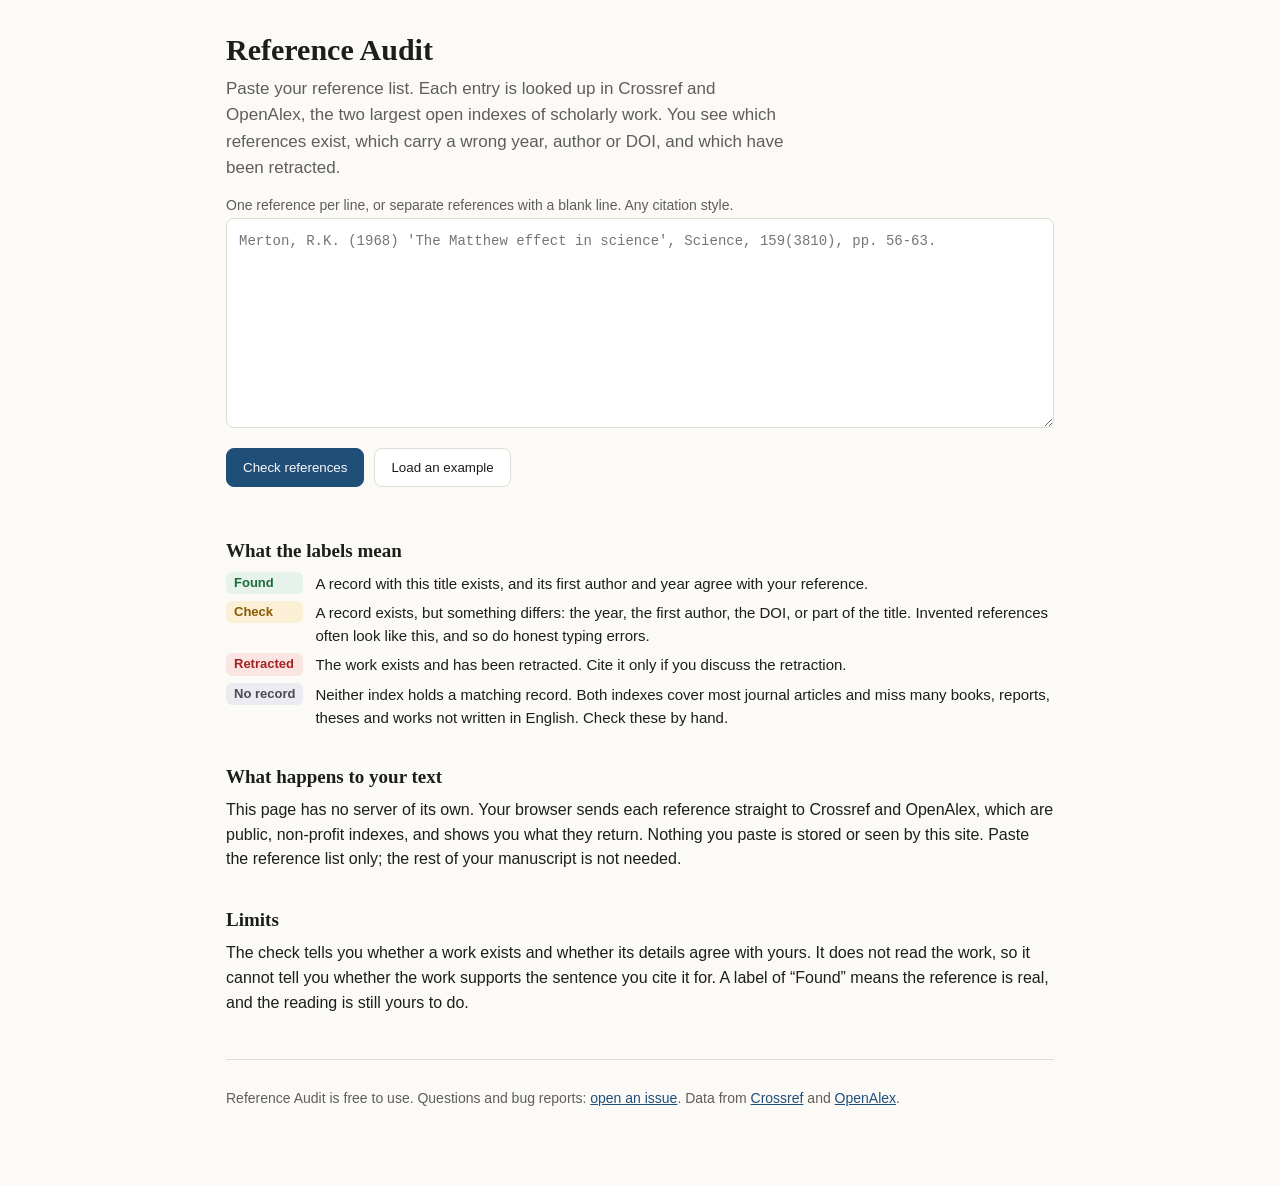
==== index.html @ a26f4333 "Reference Audit: browser-only checker for reference lists Looks up each reference in Crossref and Op" ====
<!doctype html>
<html lang="en">
<head>
<meta charset="utf-8">
<meta name="viewport" content="width=device-width,initial-scale=1">
<title>Reference Audit: check that every reference in your list exists</title>
<meta name="description" content="Paste a reference list. Reference Audit looks up each entry in Crossref and OpenAlex and tells you which ones exist, which carry a wrong year, author or DOI, and which have been retracted.">
<style>
:root{--bg:#fbfaf7;--card:#fff;--ink:#1d1d1b;--soft:#5f5e58;--line:#dedcd3;--accent:#1f4e79;--ok:#1d6b3a;--okbg:#e6f3ea;--warn:#8a5a00;--warnbg:#fbf0d5;--bad:#a12424;--badbg:#fbe5e3;--miss:#4a4a55;--missbg:#ecebf1}
@media (prefers-color-scheme:dark){:root{--bg:#16171a;--card:#1f2125;--ink:#ecebe6;--soft:#a9a79f;--line:#34363c;--accent:#8fbcea;--ok:#7fd39b;--okbg:#17301f;--warn:#f0c36a;--warnbg:#3a2e12;--bad:#ff9a92;--badbg:#3d1a18;--miss:#c3c2d0;--missbg:#2a2a33}}
*{box-sizing:border-box}[hidden]{display:none!important}
body{margin:0;background:var(--bg);color:var(--ink);font:16px/1.55 -apple-system,BlinkMacSystemFont,"Segoe UI",Roboto,Helvetica,Arial,sans-serif}
main{max-width:860px;margin:0 auto;padding:32px 16px 64px}
h1{font:600 30px/1.2 Georgia,"Times New Roman",serif;margin:0 0 8px}
h2{font:600 19px/1.3 Georgia,serif;margin:36px 0 8px}
p{margin:0 0 12px}.lede{color:var(--soft);font-size:17px;max-width:60ch}
textarea{width:100%;min-height:210px;padding:12px;border:1px solid var(--line);border-radius:8px;background:var(--card);color:var(--ink);font:14px/1.5 ui-monospace,Menlo,Consolas,monospace;resize:vertical}
.row{display:flex;gap:10px;flex-wrap:wrap;align-items:center;margin:12px 0}
button,.btn{font:600 15px/1 inherit;padding:11px 16px;border-radius:8px;border:1px solid var(--line);background:var(--card);color:var(--ink);cursor:pointer;text-decoration:none;display:inline-block}
button.primary,.btn.primary{background:var(--accent);border-color:var(--accent);color:var(--bg)}
button:disabled{opacity:.5;cursor:default}
button:focus-visible,.btn:focus-visible,textarea:focus-visible{outline:3px solid var(--accent);outline-offset:2px}
.small{font-size:14px;color:var(--soft)}
progress{width:100%;height:8px;margin-top:6px}
.summary{display:flex;gap:8px;flex-wrap:wrap;margin:16px 0}
.chip{border-radius:999px;padding:6px 12px;font-size:14px;font-weight:600;border:1px solid transparent;cursor:pointer}
.chip[aria-pressed=true]{border-color:currentColor}
.ok{color:var(--ok);background:var(--okbg)}.warn{color:var(--warn);background:var(--warnbg)}.retracted{color:var(--bad);background:var(--badbg)}.miss{color:var(--miss);background:var(--missbg)}.error{color:var(--soft);background:var(--missbg)}
.card{background:var(--card);border:1px solid var(--line);border-radius:10px;padding:14px 16px;margin:10px 0}
.card .badge{display:inline-block;border-radius:6px;padding:2px 8px;font-size:13px;font-weight:700;margin-bottom:6px}
.card .ref{margin:0 0 6px;overflow-wrap:anywhere}
.card ul{margin:6px 0 6px 18px;padding:0}.card li{margin:2px 0}
.card .rec{font-size:14px;color:var(--soft);overflow-wrap:anywhere;margin:6px 0 0}
a{color:var(--accent)}
.banner{border:1px solid var(--line);border-left:4px solid var(--accent);background:var(--card);border-radius:8px;padding:12px 14px;margin:14px 0}
.legend{display:grid;grid-template-columns:auto 1fr;gap:6px 12px;font-size:15px;align-items:start}
.legend span{border-radius:6px;padding:1px 8px;font-size:13px;font-weight:700;white-space:nowrap}
footer{margin-top:44px;padding-top:16px;border-top:1px solid var(--line)}
@media print{.noprint{display:none!important}body{background:#fff}.card{break-inside:avoid}}
</style>
</head>
<body>
<main>
<h1>Reference Audit</h1>
<p class="lede">Paste your reference list. Each entry is looked up in Crossref and OpenAlex, the two largest open indexes of scholarly work. You see which references exist, which carry a wrong year, author or DOI, and which have been retracted.</p>

<div class="noprint">
<label for="refs" class="small">One reference per line, or separate references with a blank line. Any citation style.</label>
<textarea id="refs" spellcheck="false" placeholder="Merton, R.K. (1968) 'The Matthew effect in science', Science, 159(3810), pp. 56-63."></textarea>
<div class="row">
  <button class="primary" id="run">Check references</button>
  <button id="sample">Load an example</button>
  <button id="csv" hidden>Download CSV</button>
  <button id="print" hidden>Print or save as PDF</button>
  <span class="small" id="count"></span>
</div>
<div id="progwrap" hidden><progress id="prog" value="0" max="1"></progress><div class="small" id="progtext" aria-live="polite"></div></div>
</div>

<div id="banner"></div>
<div class="summary" id="summary"></div>
<div id="results"></div>

<h2>What the labels mean</h2>
<div class="legend">
<span class="ok">Found</span><div>A record with this title exists, and its first author and year agree with your reference.</div>
<span class="warn">Check</span><div>A record exists, but something differs: the year, the first author, the DOI, or part of the title. Invented references often look like this, and so do honest typing errors.</div>
<span class="retracted">Retracted</span><div>The work exists and has been retracted. Cite it only if you discuss the retraction.</div>
<span class="miss">No record</span><div>Neither index holds a matching record. Both indexes cover most journal articles and miss many books, reports, theses and works not written in English. Check these by hand.</div>
</div>

<h2>What happens to your text</h2>
<p>This page has no server of its own. Your browser sends each reference straight to Crossref and OpenAlex, which are public, non-profit indexes, and shows you what they return. Nothing you paste is stored or seen by this site. Paste the reference list only; the rest of your manuscript is not needed.</p>

<h2>Limits</h2>
<p>The check tells you whether a work exists and whether its details agree with yours. It does not read the work, so it cannot tell you whether the work supports the sentence you cite it for. A label of “Found” means the reference is real, and the reading is still yours to do.</p>

<footer class="small">
<p id="passline"></p>
<p>Reference Audit is free to use. Questions and bug reports: <a href="https://github.com/fanzemeng31-arch/reference-audit/issues">open an issue</a>. Data from <a href="https://www.crossref.org/">Crossref</a> and <a href="https://openalex.org/">OpenAlex</a>.</p>
</footer>
</main>

<script>
const CONFIG = Object.assign({ paymentLink: '', price: '£5', freeLimit: 15, passDays: 30, hardCap: 400 }, window.RA_CONFIG || {});
const $ = id => document.getElementById(id);
const sleep = ms => new Promise(r => setTimeout(r, ms));
const esc = s => String(s == null ? '' : s).replace(/[&<>"']/g, c => ({ '&': '&amp;', '<': '&lt;', '>': '&gt;', '"': '&quot;', "'": '&#39;' }[c]));
const PASS_KEY = 'ra_pass_until';
function passActive() { try { return +localStorage.getItem(PASS_KEY) > Date.now(); } catch (e) { return false; } }
(function unlock() {
  const q = new URLSearchParams(location.search);
  if ((q.get('session') || '').startsWith('cs_')) {
    try { localStorage.setItem(PASS_KEY, String(Date.now() + CONFIG.passDays * 864e5)); } catch (e) {}
    history.replaceState(null, '', location.pathname);
  }
})();

const SAMPLE = [
"Merton, R.K. (1968) 'The Matthew effect in science', Science, 159(3810), pp. 56-63.",
"Granovetter, M. (1979) 'The strength of weak ties', American Journal of Sociology, 78(6), pp. 1360-1380.",
"Wakefield, A.J. et al. (1998) 'Ileal-lymphoid-nodular hyperplasia, non-specific colitis, and pervasive developmental disorder in children', The Lancet, 351(9103), pp. 637-641. doi:10.1016/S0140-6736(97)11096-0",
"Hartwell, J. and Osei, K. (2021) 'Algorithmic deference and the erosion of ministerial discretion in trade policy', Journal of Comparative Governance Studies, 14(2), pp. 211-238."
].join('\n');

/* ---------- text handling ---------- */
const norm = s => String(s || '').toLowerCase().normalize('NFKD').replace(/[̀-ͯ]/g, '').replace(/<[^>]+>/g, ' ').replace(/[^a-z0-9\s]/g, ' ').replace(/\s+/g, ' ').trim();
const STOP = new Set('a an the of in on and for to with by from at as is are'.split(' '));
function splitRefs(text) {
  text = text.replace(/\r/g, '');
  const parts = /\n\s*\n/.test(text.trim()) ? text.split(/\n\s*\n/).map(p => p.replace(/\s*\n\s*/g, ' ')) : text.split('\n');
  return parts.map(s => s.replace(/^\s*(\[\d+\]|\(\d+\)|\d+[.)])\s*/, '').trim()).filter(s => s.length >= 15);
}
function findDoi(s) {
  const m = s.match(/\b10\.\d{4,9}\/[^\s"<>]+/i);
  if (!m) return null;
  let d = m[0].replace(/[.,;]+$/, '');
  while (d.endsWith(')') && d.split('(').length < d.split(')').length) d = d.slice(0, -1);
  return d.replace(/[.,;]+$/, '');
}
function refYears(ref) {
  return [...ref.replace(/10\.\d{4,9}\/\S+/g, ' ').matchAll(/(?<!\d)(1[5-9]\d\d|20\d\d)(?!\d)/g)].map(m => +m[1]);
}
function guessTitle(ref) {
  const segs = ref.replace(/https?:\/\/\S+|10\.\d{4,9}\/\S+/g, ' ').split(/(?<=[.?!])\s+|['"‘’“”]/).map(s => s.trim()).filter(s => s.split(/\s+/).length >= 3);
  return segs.sort((a, b) => b.length - a.length)[0] || ref.slice(0, 200);
}
function titleScore(ref, title) {
  const r = norm(ref), t = norm(title);
  if (!t) return 0;
  const tt = t.split(' ');
  if ((' ' + r + ' ').includes(' ' + t + ' ')) return tt.length >= 3 ? 1 : 0.8;
  const rs = new Set(r.split(' '));
  const content = tt.filter(w => !STOP.has(w));
  if (!content.length) return 0;
  const cov = content.filter(w => rs.has(w)).length / content.length;
  let hit = 0;
  for (let i = 0; i < tt.length - 1; i++) if (r.includes(tt[i] + ' ' + tt[i + 1])) hit++;
  const big = tt.length > 1 ? hit / (tt.length - 1) : cov;
  return 0.5 * cov + 0.5 * big;
}

/* ---------- lookups ---------- */
async function getJson(url, tries = 3) {
  for (let i = 0; i < tries; i++) {
    let r;
    try { r = await fetch(url); } catch (e) { await sleep(800 * (i + 1)); continue; }
    if (r.status === 404) return null;
    if (r.status === 429 || r.status >= 500) { await sleep(1500 * (i + 1)); continue; }
    if (!r.ok) return undefined;
    try { return await r.json(); } catch (e) { return undefined; }
  }
  return undefined;
}
const CR = 'https://api.crossref.org/works';
const SEL = 'DOI,title,subtitle,author,issued,published-print,published-online,container-title,type';
const yr = d => d && d['date-parts'] && d['date-parts'][0] && d['date-parts'][0][0];
function crRec(it) {
  const title = (it.title || [])[0] || '', sub = (it.subtitle || [])[0] || '';
  return { src: 'Crossref', doi: it.DOI || null, title, full: sub ? title + ' ' + sub : title,
    years: [...new Set([yr(it.issued), yr(it['published-print']), yr(it['published-online'])].filter(Boolean))],
    authors: (it.author || []).map(a => a.family || a.name).filter(Boolean),
    journal: (it['container-title'] || [])[0] || '', retracted: false };
}
function oaRec(w) {
  return { src: 'OpenAlex', doi: w.doi ? w.doi.replace(/^https?:\/\/doi\.org\//i, '') : null, title: w.title || '', full: w.title || '',
    years: w.publication_year ? [w.publication_year] : [],
    authors: (w.authorships || []).map(a => ((a.author && a.author.display_name) || '').trim().split(/\s+/).pop()).filter(Boolean),
    journal: (w.primary_location && w.primary_location.source && w.primary_location.source.display_name) || '', retracted: !!w.is_retracted };
}
async function crByDoi(doi) { const j = await getJson(CR + '/' + encodeURIComponent(doi)); return j === null ? null : (j && j.message ? crRec(j.message) : undefined); }
async function crSearch(ref) {
  const q = ref.replace(/https?:\/\/\S+/g, ' ').slice(0, 400);
  const j = await getJson(CR + '?query.bibliographic=' + encodeURIComponent(q) + '&rows=5&select=' + SEL);
  return j && j.message ? j.message.items.map(crRec) : undefined;
}
async function oaSearch(ref) {
  const j = await getJson('https://api.openalex.org/works?search=' + encodeURIComponent(guessTitle(ref).slice(0, 200)) + '&per-page=5&select=id,doi,title,publication_year,authorships,primary_location,is_retracted', 1);
  return j && j.results ? j.results.map(oaRec) : undefined;
}
async function oaRetracted(doi) {
  const j = await getJson('https://api.openalex.org/works/https://doi.org/' + encodeURI(doi) + '?select=is_retracted', 1);
  return !!(j && j.is_retracted);
}

/* ---------- judging one reference ---------- */
function weigh(ref, rec) {
  const r = ' ' + norm(ref) + ' ';
  const has = a => r.includes(' ' + norm(a) + ' ');
  const ys = refYears(ref);
  let year = 'none';
  if (ys.length && rec.years.length) year = rec.years.some(y => ys.includes(y)) ? 'match' : rec.years.some(y => ys.some(x => Math.abs(x - y) === 1)) ? 'near' : 'mismatch';
  const first = rec.authors.length ? has(rec.authors[0]) : null;
  const score = Math.max(titleScore(ref, rec.title), titleScore(ref, rec.full));
  return { rec, score, year, first, rank: score + (first ? 0.05 : 0) + (year === 'match' ? 0.05 : 0) };
}
const pick = (ref, recs) => recs.map(x => weigh(ref, x)).sort((a, b) => b.rank - a.rank)[0] || null;

async function audit(ref) {
  const out = { ref, verdict: 'miss', rec: null, issues: [], notes: [] };
  const doi = findDoi(ref);
  let best = null, failed = false, doiWrong = false;
  if (doi) {
    const d = await crByDoi(doi);
    if (d === null) out.notes.push('The DOI in this reference is not registered with Crossref.');
    else if (d === undefined) failed = true;
    else {
      const w = weigh(ref, d);
      if (w.score >= 0.6) best = w; else { doiWrong = true; out.issues.push('The DOI in this reference belongs to a different work: “' + d.title + '”.'); }
    }
  }
  if (!best) { const c = await crSearch(ref); if (c === undefined) failed = true; else best = pick(ref, c); }
  if (!best || best.score < 0.85 || best.first === false || best.year === 'mismatch') {
    const o = await oaSearch(ref);
    if (o && o.length) { const b2 = pick(ref, o); if (b2 && (!best || b2.rank > best.rank)) best = b2; }
  }
  if (best && best.score >= 0.85 && best.first === false && best.rec.journal && /\b(press|publishers?|publishing|books|routledge|palgrave|springer|wiley|sage|verlag)\b/i.test(ref)) {
    out.notes.push('The closest record is an item in ' + best.rec.journal + ' that carries the same title. It may be a review of this book.');
    return out;
  }
  if (!best || best.score < 0.6) {
    out.verdict = failed ? 'error' : (out.issues.length ? 'warn' : 'miss');
    if (failed) out.notes.push('The lookup did not complete. Run the check again in a minute.');
    return out;
  }
  const rec = out.rec = best.rec;
  if (best.score < 0.85) out.issues.push('The closest record has a different title: “' + rec.title + '”.');
  else {
    if (best.first === false) out.issues.push('The record gives ' + rec.authors[0] + ' as first author, a name that does not appear in your reference.');
    if (best.year === 'mismatch') out.issues.push('The record gives the year ' + rec.years.join(' or ') + '; your reference gives ' + [...new Set(refYears(ref))].join(', ') + '.');
    if (best.year === 'near') out.notes.push('The record gives the year ' + rec.years.join(' or ') + ', one year away from yours. Online and print years often differ by one.');
    if (doi && !doiWrong && rec.doi && doi.toLowerCase() !== rec.doi.toLowerCase()) out.issues.push('The DOI in your reference differs from the DOI of the record.');
    if (rec.journal && !norm(ref).includes(norm(rec.journal))) out.notes.push('The record names the journal or publisher series as ' + rec.journal + '.');
    if (rec.retracted || (rec.doi && await oaRetracted(rec.doi))) { out.verdict = 'retracted'; out.issues.unshift('This work has been retracted.'); return out; }
  }
  out.verdict = out.issues.length ? 'warn' : 'ok';
  return out;
}

/* ---------- page ---------- */
const LABEL = { ok: 'Found', warn: 'Check', retracted: 'Retracted', miss: 'No record', error: 'Lookup failed' };
let RESULTS = [], FILTER = null;
function missText(ref) {
  if (/[Ѐ-ӿ֐-ۿ฀-๿぀-ヿ一-鿿가-힯]/.test(ref)) return 'No matching record in Crossref or OpenAlex. This reference is not written in Latin script, and the two indexes hold few such works, so the missing record tells you little. Check it in the index for its own language, such as CNKI for Chinese journals.';
  if (/\b(press|publishers?|publishing|books|routledge|palgrave|springer|wiley|sage|verlag|elsevier|working paper|report|thesis|dissertation)\b/i.test(ref)) return 'No matching record in Crossref or OpenAlex. This looks like a book, report or thesis, which the two indexes often miss. Check it in a library catalogue.';
  return 'No matching record in Crossref or OpenAlex. If this is a journal article, treat it as doubtful until you have found it yourself.';
}
function card(o, i) {
  const r = o.rec;
  const recLine = r ? '<p class="rec">Record in ' + esc(r.src) + ': ' + esc(r.authors.slice(0, 3).join(', ') + (r.authors.length > 3 ? ' et al.' : '')) + ' (' + esc(r.years.length ? Math.min(...r.years) : 'no year') + ') ' + esc(r.title) + (r.journal ? '. ' + esc(r.journal) : '') + (r.doi ? '. <a href="https://doi.org/' + esc(encodeURI(r.doi)) + '" rel="noopener" target="_blank">' + esc(r.doi) + '</a>' : '') + '</p>' : '';
  const miss = o.verdict === 'miss' ? '<ul><li>' + esc(missText(o.ref)) + '</li></ul>' : '';
  const list = a => a.length ? '<ul>' + a.map(x => '<li>' + esc(x) + '</li>').join('') + '</ul>' : '';
  return '<div class="card" data-v="' + o.verdict + '"><span class="badge ' + o.verdict + '">' + (i + 1) + '. ' + LABEL[o.verdict] + '</span><p class="ref">' + esc(o.ref) + '</p>' + list(o.issues) + miss + (o.notes.length ? '<div class="small">' + list(o.notes) + '</div>' : '') + recLine + '</div>';
}
function render() {
  const n = v => RESULTS.filter(o => o.verdict === v).length;
  $('summary').innerHTML = RESULTS.length ? ['ok', 'warn', 'retracted', 'miss', 'error'].filter(v => n(v)).map(v => '<button class="chip ' + v + '" data-f="' + v + '" aria-pressed="' + (FILTER === v) + '">' + n(v) + ' ' + LABEL[v] + '</button>').join('') : '';
  $('results').innerHTML = RESULTS.map((o, i) => (!FILTER || o.verdict === FILTER) ? card(o, i) : '').join('');
}
function banner(total, done) {
  const b = $('banner');
  if (total <= done) { b.innerHTML = ''; return; }
  b.innerHTML = '<div class="banner noprint"><strong>Checked the first ' + done + ' of ' + total + ' references.</strong> A ' + CONFIG.passDays + '-day pass (' + esc(CONFIG.price) + ', one payment, no subscription) checks lists of any length and adds the CSV download. <a class="btn primary" style="margin-left:6px" href="' + esc(CONFIG.paymentLink) + '">Buy the pass</a></div>';
}
async function run() {
  const all = splitRefs($('refs').value);
  if (!all.length) { $('count').textContent = 'Paste at least one reference first.'; return; }
  const selling = !!CONFIG.paymentLink, pass = passActive();
  const refs = all.slice(0, selling && !pass ? CONFIG.freeLimit : CONFIG.hardCap);
  RESULTS = new Array(refs.length); FILTER = null;
  $('run').disabled = true; $('progwrap').hidden = false; $('prog').max = refs.length; $('prog').value = 0;
  $('results').innerHTML = ''; $('summary').innerHTML = ''; $('banner').innerHTML = '';
  let next = 0, done = 0;
  const worker = async () => {
    while (next < refs.length) {
      const i = next++;
      try { RESULTS[i] = await audit(refs[i]); } catch (e) { RESULTS[i] = { ref: refs[i], verdict: 'error', rec: null, issues: [], notes: ['The lookup did not complete. Run the check again in a minute.'] }; }
      done++; $('prog').value = done; $('progtext').textContent = 'Checked ' + done + ' of ' + refs.length;
      await sleep(250);
    }
  };
  await Promise.all([worker(), worker(), worker()]);
  render(); banner(all.length, refs.length);
  $('run').disabled = false; $('progtext').textContent = 'Done. ' + refs.length + ' references checked.';
  $('print').hidden = false; $('csv').hidden = selling && !pass;
  document.body.dataset.done = '1';
}
function csv() {
  const q = s => '"' + String(s == null ? '' : s).replace(/"/g, '""') + '"';
  const rows = [['no', 'label', 'reference', 'problems', 'notes', 'record_title', 'record_authors', 'record_year', 'record_doi', 'source']].concat(RESULTS.map((o, i) => [i + 1, LABEL[o.verdict], o.ref, o.issues.join(' | '), o.notes.join(' | '), o.rec ? o.rec.title : '', o.rec ? o.rec.authors.join('; ') : '', o.rec ? o.rec.years.join('/') : '', o.rec ? o.rec.doi : '', o.rec ? o.rec.src : '']));
  const a = document.createElement('a');
  a.href = URL.createObjectURL(new Blob(['﻿' + rows.map(r => r.map(q).join(',')).join('\r\n')], { type: 'text/csv' }));
  a.download = 'reference-audit.csv'; a.click();
}
$('run').onclick = run;
$('sample').onclick = () => { $('refs').value = SAMPLE; $('count').textContent = ''; };
$('csv').onclick = csv;
$('print').onclick = () => window.print();
$('summary').onclick = e => { const f = e.target.dataset && e.target.dataset.f; if (f) { FILTER = FILTER === f ? null : f; render(); } };
$('refs').oninput = () => { const n = splitRefs($('refs').value).length; $('count').textContent = n ? n + ' reference' + (n > 1 ? 's' : '') : ''; };
if (passActive()) $('passline').textContent = 'Your pass is active on this browser until ' + new Date(+localStorage.getItem(PASS_KEY)).toLocaleDateString() + '.';
</script>
</body>
</html>
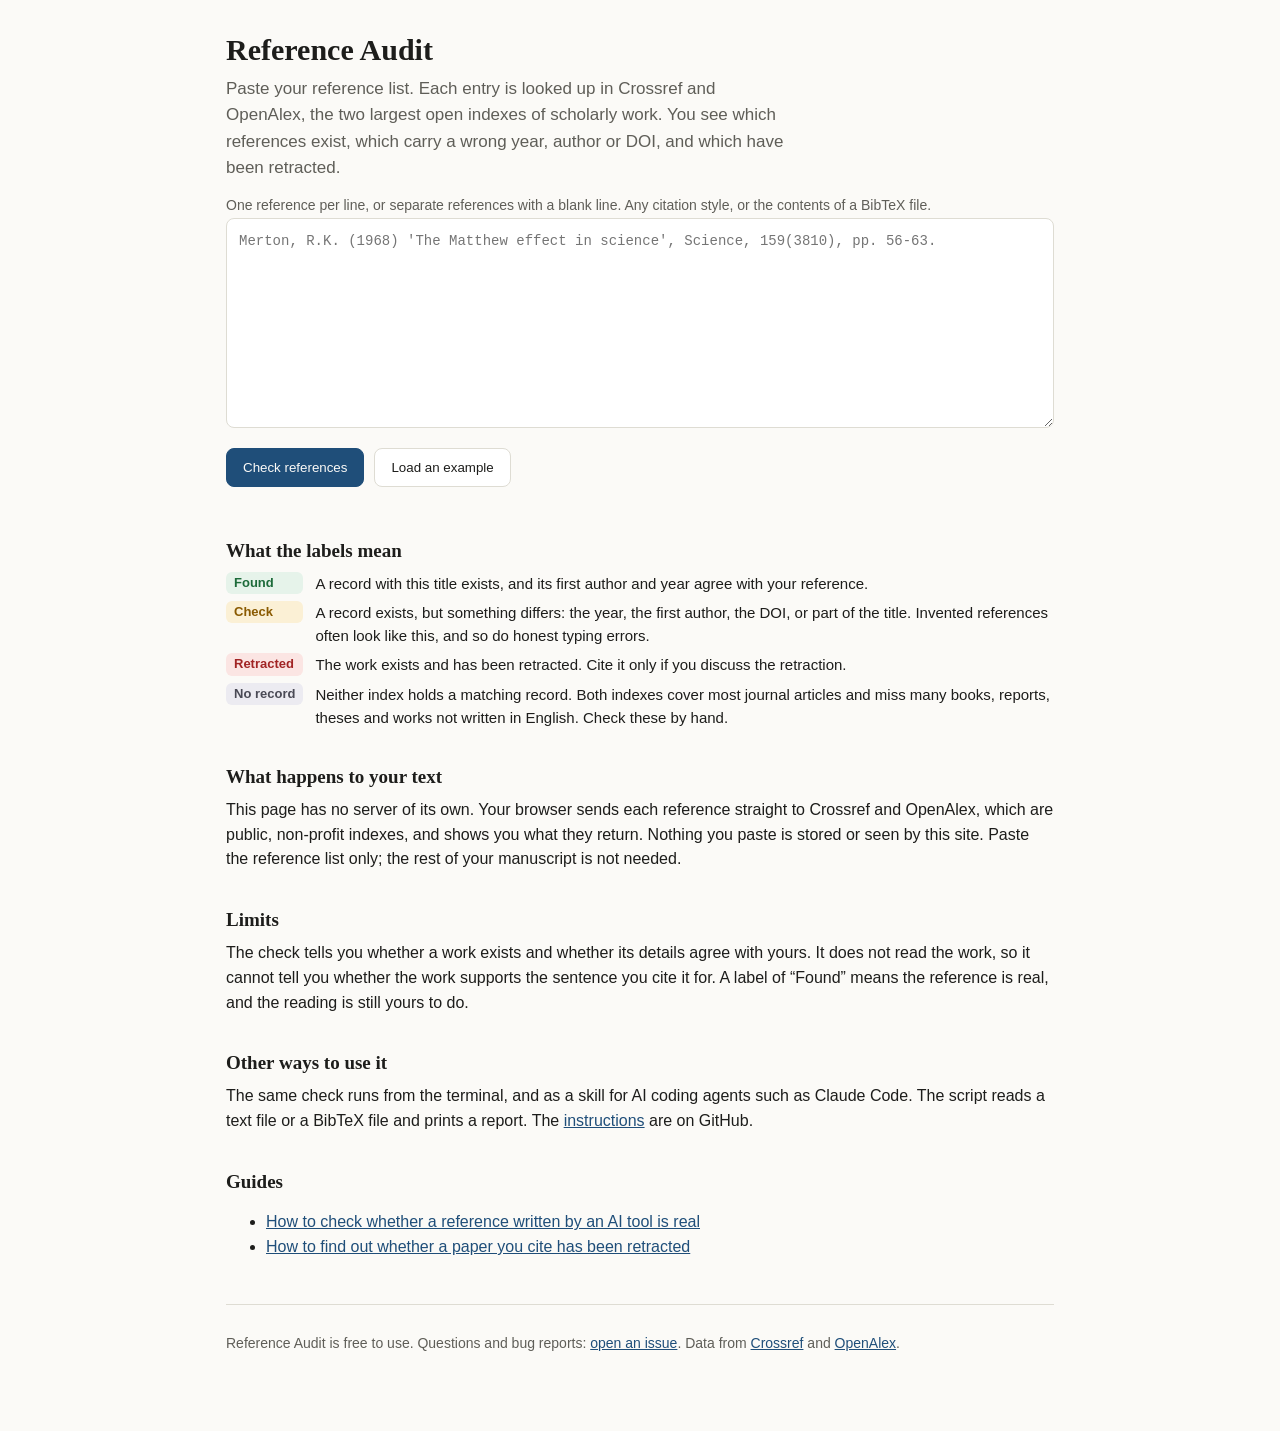
==== commit 4945c439: "Add BibTeX input, terminal script, agent skill, two guides and a licence Retraction status now comes" ====
--- a/index.html
+++ b/index.html
@@ -5,6 +5,12 @@
 <meta name="viewport" content="width=device-width,initial-scale=1">
 <title>Reference Audit: check that every reference in your list exists</title>
 <meta name="description" content="Paste a reference list. Reference Audit looks up each entry in Crossref and OpenAlex and tells you which ones exist, which carry a wrong year, author or DOI, and which have been retracted.">
+<link rel="canonical" href="https://fanzemeng31-arch.github.io/reference-audit/">
+<meta property="og:title" content="Reference Audit: check that every reference in your list exists">
+<meta property="og:description" content="Paste a reference list. Each entry is looked up in Crossref and OpenAlex. You see which references exist, which carry a wrong year, author or DOI, and which have been retracted.">
+<meta property="og:type" content="website">
+<meta property="og:url" content="https://fanzemeng31-arch.github.io/reference-audit/">
+<script type="application/ld+json">{"@context":"https://schema.org","@type":"WebApplication","name":"Reference Audit","url":"https://fanzemeng31-arch.github.io/reference-audit/","applicationCategory":"EducationalApplication","operatingSystem":"Any","description":"Checks that each reference in a pasted list exists by looking it up in Crossref and OpenAlex, and flags wrong years, authors and DOIs, and retracted works.","offers":{"@type":"Offer","price":"0","priceCurrency":"GBP"}}</script>
 <style>
 :root{--bg:#fbfaf7;--card:#fff;--ink:#1d1d1b;--soft:#5f5e58;--line:#dedcd3;--accent:#1f4e79;--ok:#1d6b3a;--okbg:#e6f3ea;--warn:#8a5a00;--warnbg:#fbf0d5;--bad:#a12424;--badbg:#fbe5e3;--miss:#4a4a55;--missbg:#ecebf1}
 @media (prefers-color-scheme:dark){:root{--bg:#16171a;--card:#1f2125;--ink:#ecebe6;--soft:#a9a79f;--line:#34363c;--accent:#8fbcea;--ok:#7fd39b;--okbg:#17301f;--warn:#f0c36a;--warnbg:#3a2e12;--bad:#ff9a92;--badbg:#3d1a18;--miss:#c3c2d0;--missbg:#2a2a33}}
@@ -45,7 +51,7 @@
 <p class="lede">Paste your reference list. Each entry is looked up in Crossref and OpenAlex, the two largest open indexes of scholarly work. You see which references exist, which carry a wrong year, author or DOI, and which have been retracted.</p>
 
 <div class="noprint">
-<label for="refs" class="small">One reference per line, or separate references with a blank line. Any citation style.</label>
+<label for="refs" class="small">One reference per line, or separate references with a blank line. Any citation style, or the contents of a BibTeX file.</label>
 <textarea id="refs" spellcheck="false" placeholder="Merton, R.K. (1968) 'The Matthew effect in science', Science, 159(3810), pp. 56-63."></textarea>
 <div class="row">
   <button class="primary" id="run">Check references</button>
@@ -74,6 +80,15 @@
 
 <h2>Limits</h2>
 <p>The check tells you whether a work exists and whether its details agree with yours. It does not read the work, so it cannot tell you whether the work supports the sentence you cite it for. A label of “Found” means the reference is real, and the reading is still yours to do.</p>
+
+<h2>Other ways to use it</h2>
+<p>The same check runs from the terminal, and as a skill for AI coding agents such as Claude Code. The script reads a text file or a BibTeX file and prints a report. The <a href="https://github.com/fanzemeng31-arch/reference-audit#from-the-terminal">instructions</a> are on GitHub.</p>
+
+<h2>Guides</h2>
+<ul>
+<li><a href="guides/check-ai-references.html">How to check whether a reference written by an AI tool is real</a></li>
+<li><a href="guides/retracted-papers.html">How to find out whether a paper you cite has been retracted</a></li>
+</ul>
 
 <footer class="small">
 <p id="passline"></p>
@@ -106,8 +121,22 @@
 /* ---------- text handling ---------- */
 const norm = s => String(s || '').toLowerCase().normalize('NFKD').replace(/[̀-ͯ]/g, '').replace(/<[^>]+>/g, ' ').replace(/[^a-z0-9\s]/g, ' ').replace(/\s+/g, ' ').trim();
 const STOP = new Set('a an the of in on and for to with by from at as is are'.split(' '));
+function bibToRefs(text) {
+  const out = [];
+  for (const chunk of text.split(/^\s*@/m).slice(1)) {
+    if (/^(comment|string|preamble)\b/i.test(chunk)) continue;
+    const f = {}, re = /(\w+)\s*=\s*(?:\{((?:[^{}]|\{(?:[^{}]|\{[^{}]*\})*\})*)\}|"([^"]*)"|(\d+))/g;
+    let m;
+    while ((m = re.exec(chunk))) f[m[1].toLowerCase()] = (m[2] || m[3] || m[4] || '').replace(/\\[a-zA-Z]+\s*/g, '').replace(/\\[^a-zA-Z]/g, '').replace(/[{}]/g, '').replace(/\s+/g, ' ').trim();
+    if (!f.title) continue;
+    const where = f.journal || f.journaltitle || f.booktitle || f.publisher || '';
+    out.push((f.author || f.editor || '') + ' (' + (f.year || (f.date || '').slice(0, 4)) + ') ' + f.title + '. ' + (where ? where + '. ' : '') + (f.doi ? 'doi:' + f.doi.replace(/^https?:\/\/(dx\.)?doi\.org\//i, '') : ''));
+  }
+  return out;
+}
 function splitRefs(text) {
   text = text.replace(/\r/g, '');
+  if (/^\s*@\w+\s*\{/m.test(text)) return bibToRefs(text);
   const parts = /\n\s*\n/.test(text.trim()) ? text.split(/\n\s*\n/).map(p => p.replace(/\s*\n\s*/g, ' ')) : text.split('\n');
   return parts.map(s => s.replace(/^\s*(\[\d+\]|\(\d+\)|\d+[.)])\s*/, '').trim()).filter(s => s.length >= 15);
 }
@@ -153,14 +182,14 @@
   return undefined;
 }
 const CR = 'https://api.crossref.org/works';
-const SEL = 'DOI,title,subtitle,author,issued,published-print,published-online,container-title,type';
+const SEL = 'DOI,title,subtitle,author,issued,published-print,published-online,container-title,type,updated-by';
 const yr = d => d && d['date-parts'] && d['date-parts'][0] && d['date-parts'][0][0];
 function crRec(it) {
   const title = (it.title || [])[0] || '', sub = (it.subtitle || [])[0] || '';
   return { src: 'Crossref', doi: it.DOI || null, title, full: sub ? title + ' ' + sub : title,
     years: [...new Set([yr(it.issued), yr(it['published-print']), yr(it['published-online'])].filter(Boolean))],
     authors: (it.author || []).map(a => a.family || a.name).filter(Boolean),
-    journal: (it['container-title'] || [])[0] || '', retracted: false };
+    journal: (it['container-title'] || [])[0] || '', retracted: (it['updated-by'] || []).some(u => u.type === 'retraction') || /^retracted\b/i.test(title) };
 }
 function oaRec(w) {
   return { src: 'OpenAlex', doi: w.doi ? w.doi.replace(/^https?:\/\/doi\.org\//i, '') : null, title: w.title || '', full: w.title || '',
@@ -177,10 +206,6 @@
 async function oaSearch(ref) {
   const j = await getJson('https://api.openalex.org/works?search=' + encodeURIComponent(guessTitle(ref).slice(0, 200)) + '&per-page=5&select=id,doi,title,publication_year,authorships,primary_location,is_retracted', 1);
   return j && j.results ? j.results.map(oaRec) : undefined;
-}
-async function oaRetracted(doi) {
-  const j = await getJson('https://api.openalex.org/works/https://doi.org/' + encodeURI(doi) + '?select=is_retracted', 1);
-  return !!(j && j.is_retracted);
 }
 
 /* ---------- judging one reference ---------- */
@@ -231,7 +256,7 @@
     if (best.year === 'near') out.notes.push('The record gives the year ' + rec.years.join(' or ') + ', one year away from yours. Online and print years often differ by one.');
     if (doi && !doiWrong && rec.doi && doi.toLowerCase() !== rec.doi.toLowerCase()) out.issues.push('The DOI in your reference differs from the DOI of the record.');
     if (rec.journal && !norm(ref).includes(norm(rec.journal))) out.notes.push('The record names the journal or publisher series as ' + rec.journal + '.');
-    if (rec.retracted || (rec.doi && await oaRetracted(rec.doi))) { out.verdict = 'retracted'; out.issues.unshift('This work has been retracted.'); return out; }
+    if (rec.retracted) { out.verdict = 'retracted'; out.issues.unshift('This work has been retracted.'); return out; }
   }
   out.verdict = out.issues.length ? 'warn' : 'ok';
   return out;
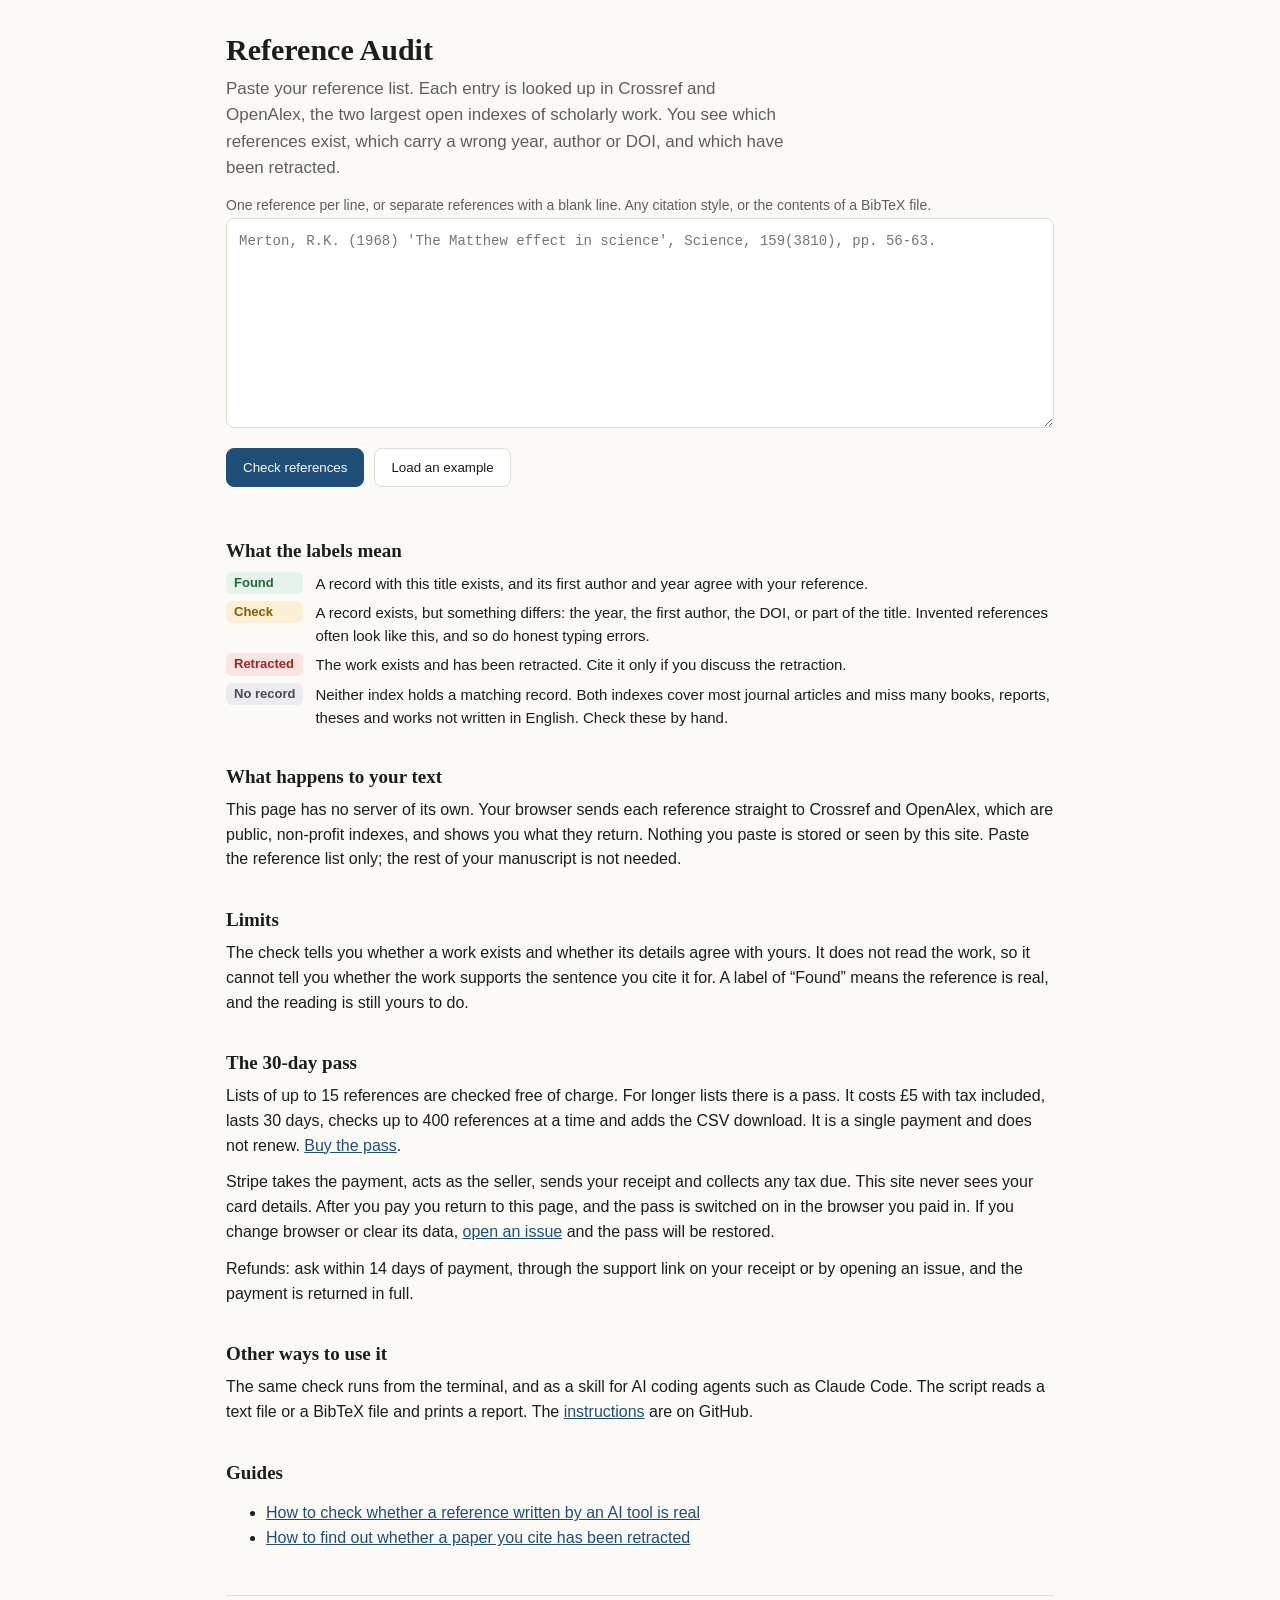
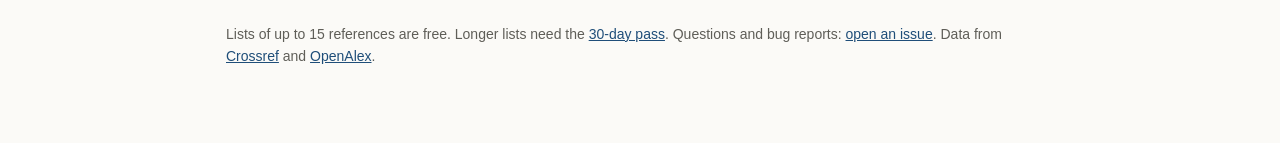
==== commit f84ddd18: "Switch on the 30-day pass and add its terms Lists of up to 15 references stay free. Longer lists nee" ====
--- a/index.html
+++ b/index.html
@@ -81,6 +81,11 @@
 <h2>Limits</h2>
 <p>The check tells you whether a work exists and whether its details agree with yours. It does not read the work, so it cannot tell you whether the work supports the sentence you cite it for. A label of “Found” means the reference is real, and the reading is still yours to do.</p>
 
+<h2 id="pass">The 30-day pass</h2>
+<p>Lists of up to 15 references are checked free of charge. For longer lists there is a pass. It costs £5 with tax included, lasts 30 days, checks up to 400 references at a time and adds the CSV download. It is a single payment and does not renew. <a href="https://buy.stripe.com/8x27sD6hP2gsfWWdZb9oc00">Buy the pass</a>.</p>
+<p>Stripe takes the payment, acts as the seller, sends your receipt and collects any tax due. This site never sees your card details. After you pay you return to this page, and the pass is switched on in the browser you paid in. If you change browser or clear its data, <a href="https://github.com/fanzemeng31-arch/reference-audit/issues">open an issue</a> and the pass will be restored.</p>
+<p>Refunds: ask within 14 days of payment, through the support link on your receipt or by opening an issue, and the payment is returned in full.</p>
+
 <h2>Other ways to use it</h2>
 <p>The same check runs from the terminal, and as a skill for AI coding agents such as Claude Code. The script reads a text file or a BibTeX file and prints a report. The <a href="https://github.com/fanzemeng31-arch/reference-audit#from-the-terminal">instructions</a> are on GitHub.</p>
 
@@ -92,12 +97,12 @@
 
 <footer class="small">
 <p id="passline"></p>
-<p>Reference Audit is free to use. Questions and bug reports: <a href="https://github.com/fanzemeng31-arch/reference-audit/issues">open an issue</a>. Data from <a href="https://www.crossref.org/">Crossref</a> and <a href="https://openalex.org/">OpenAlex</a>.</p>
+<p>Lists of up to 15 references are free. Longer lists need the <a href="#pass">30-day pass</a>. Questions and bug reports: <a href="https://github.com/fanzemeng31-arch/reference-audit/issues">open an issue</a>. Data from <a href="https://www.crossref.org/">Crossref</a> and <a href="https://openalex.org/">OpenAlex</a>.</p>
 </footer>
 </main>
 
 <script>
-const CONFIG = Object.assign({ paymentLink: '', price: '£5', freeLimit: 15, passDays: 30, hardCap: 400 }, window.RA_CONFIG || {});
+const CONFIG = Object.assign({ paymentLink: 'https://buy.stripe.com/8x27sD6hP2gsfWWdZb9oc00', price: '£5', freeLimit: 15, passDays: 30, hardCap: 400 }, window.RA_CONFIG || {});
 const $ = id => document.getElementById(id);
 const sleep = ms => new Promise(r => setTimeout(r, ms));
 const esc = s => String(s == null ? '' : s).replace(/[&<>"']/g, c => ({ '&': '&amp;', '<': '&lt;', '>': '&gt;', '"': '&quot;', "'": '&#39;' }[c]));
@@ -285,7 +290,7 @@
 function banner(total, done) {
   const b = $('banner');
   if (total <= done) { b.innerHTML = ''; return; }
-  b.innerHTML = '<div class="banner noprint"><strong>Checked the first ' + done + ' of ' + total + ' references.</strong> A ' + CONFIG.passDays + '-day pass (' + esc(CONFIG.price) + ', one payment, no subscription) checks lists of any length and adds the CSV download. <a class="btn primary" style="margin-left:6px" href="' + esc(CONFIG.paymentLink) + '">Buy the pass</a></div>';
+  b.innerHTML = '<div class="banner noprint"><strong>Checked the first ' + done + ' of ' + total + ' references.</strong> A ' + CONFIG.passDays + '-day pass (' + esc(CONFIG.price) + ', one payment, no subscription) checks up to ' + CONFIG.hardCap + ' references at a time and adds the CSV download. <a class="btn primary" style="margin-left:6px" href="' + esc(CONFIG.paymentLink) + '">Buy the pass</a></div>';
 }
 async function run() {
   const all = splitRefs($('refs').value);
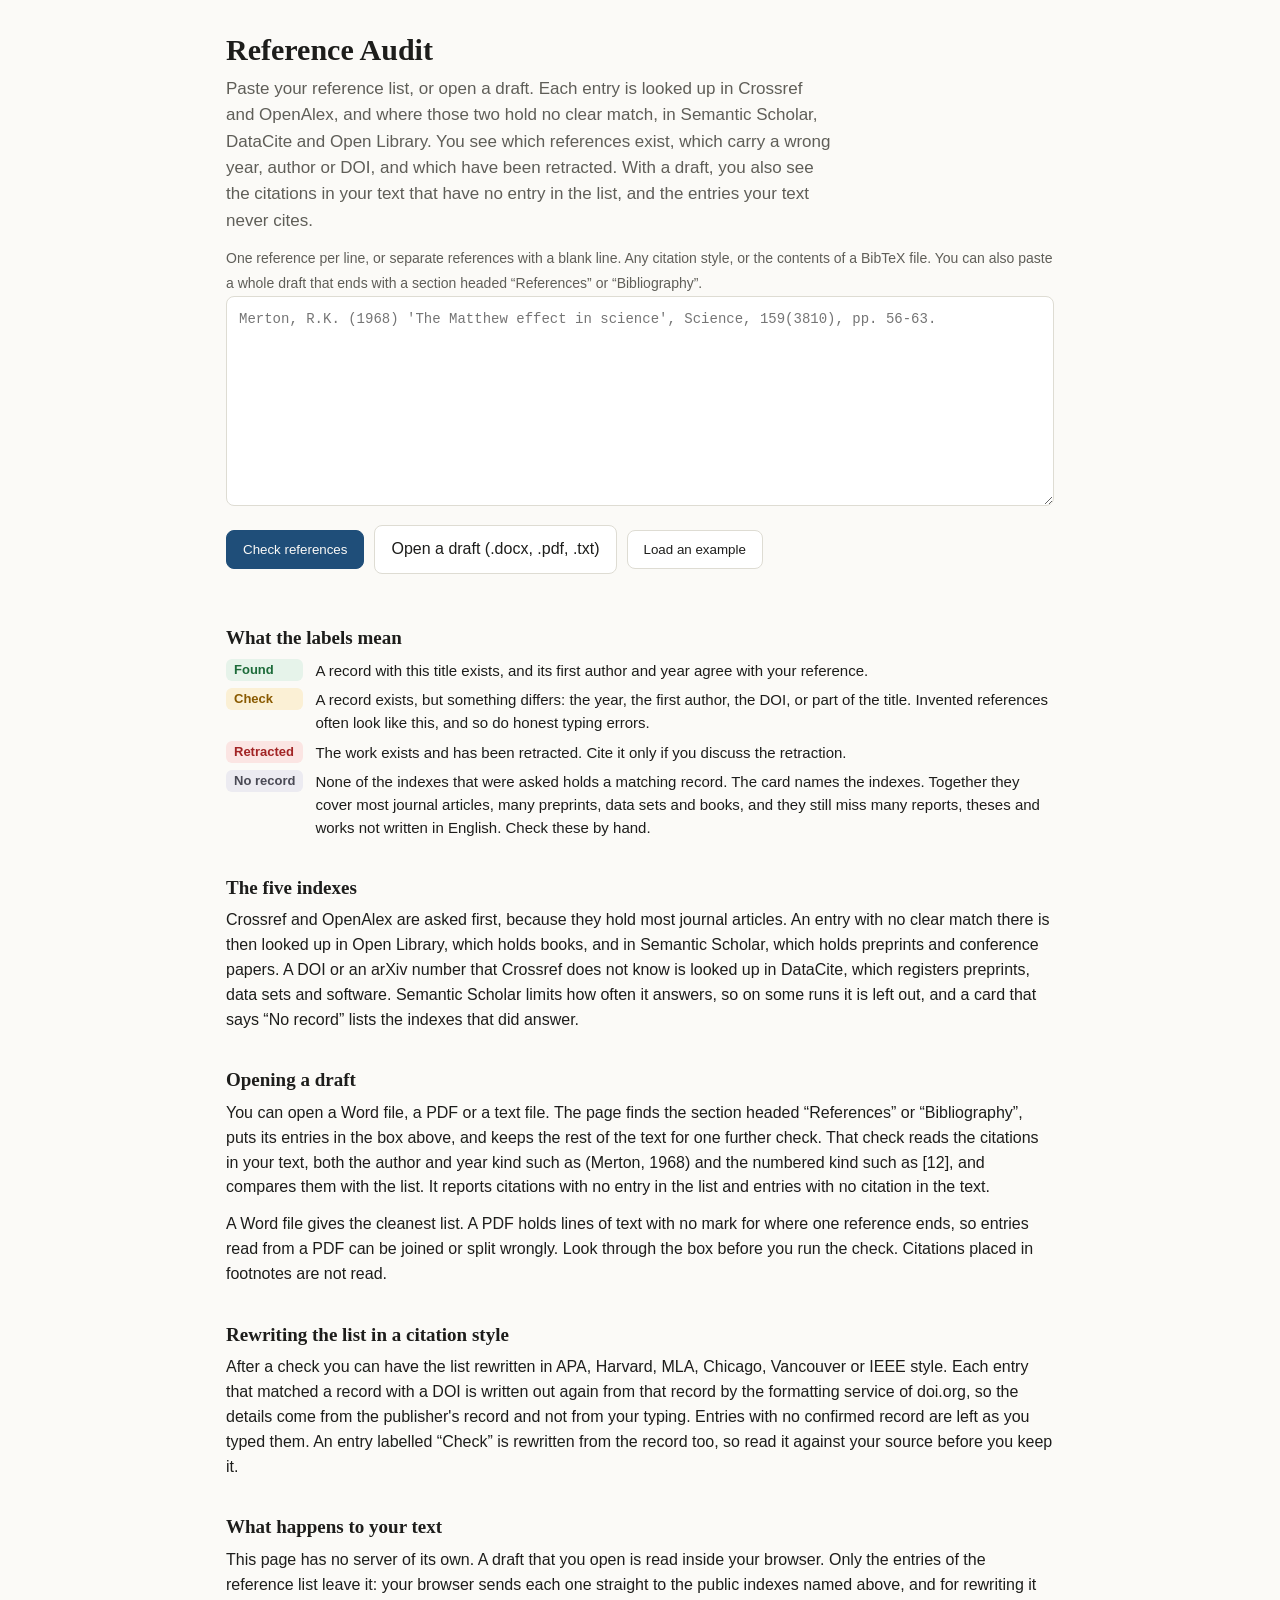
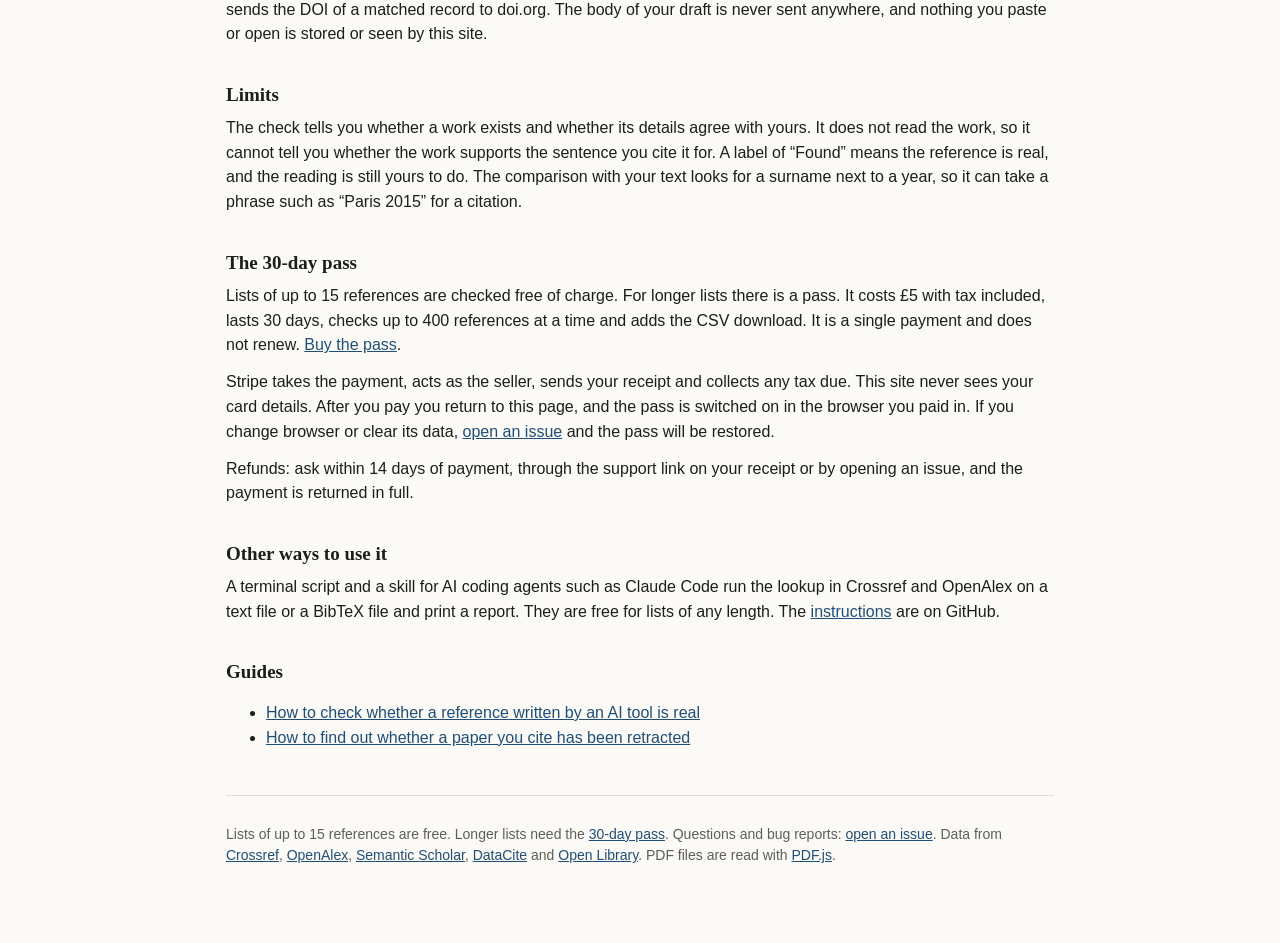
==== commit 1ffad0da: "Add three more indexes, draft upload, in-text citation check and style rewriting Co-Authored-By: Cla" ====
--- a/index.html
+++ b/index.html
@@ -4,13 +4,13 @@
 <meta charset="utf-8">
 <meta name="viewport" content="width=device-width,initial-scale=1">
 <title>Reference Audit: check that every reference in your list exists</title>
-<meta name="description" content="Paste a reference list. Reference Audit looks up each entry in Crossref and OpenAlex and tells you which ones exist, which carry a wrong year, author or DOI, and which have been retracted.">
+<meta name="description" content="Paste a reference list or open a draft. Reference Audit looks up each entry in five open indexes, tells you which exist, which carry a wrong year, author or DOI, and which are retracted, compares the list with the citations in your text, and rewrites confirmed entries in APA, Harvard, MLA, Chicago, Vancouver or IEEE style.">
 <link rel="canonical" href="https://fanzemeng31-arch.github.io/reference-audit/">
 <meta property="og:title" content="Reference Audit: check that every reference in your list exists">
-<meta property="og:description" content="Paste a reference list. Each entry is looked up in Crossref and OpenAlex. You see which references exist, which carry a wrong year, author or DOI, and which have been retracted.">
+<meta property="og:description" content="Paste a reference list or open a draft. Each entry is looked up in five open indexes. You see which references exist, which carry a wrong year, author or DOI, which are retracted, and which citations in your text have no entry in the list.">
 <meta property="og:type" content="website">
 <meta property="og:url" content="https://fanzemeng31-arch.github.io/reference-audit/">
-<script type="application/ld+json">{"@context":"https://schema.org","@type":"WebApplication","name":"Reference Audit","url":"https://fanzemeng31-arch.github.io/reference-audit/","applicationCategory":"EducationalApplication","operatingSystem":"Any","description":"Checks that each reference in a pasted list exists by looking it up in Crossref and OpenAlex, and flags wrong years, authors and DOIs, and retracted works.","offers":{"@type":"Offer","price":"0","priceCurrency":"GBP"}}</script>
+<script type="application/ld+json">{"@context":"https://schema.org","@type":"WebApplication","name":"Reference Audit","url":"https://fanzemeng31-arch.github.io/reference-audit/","applicationCategory":"EducationalApplication","operatingSystem":"Any","description":"Checks that each reference in a pasted list or an opened draft exists by looking it up in Crossref, OpenAlex, Semantic Scholar, DataCite and Open Library, flags wrong years, authors and DOIs and retracted works, compares the list with the citations in the text, and rewrites confirmed entries in six citation styles.","offers":{"@type":"Offer","price":"0","priceCurrency":"GBP"}}</script>
 <style>
 :root{--bg:#fbfaf7;--card:#fff;--ink:#1d1d1b;--soft:#5f5e58;--line:#dedcd3;--accent:#1f4e79;--ok:#1d6b3a;--okbg:#e6f3ea;--warn:#8a5a00;--warnbg:#fbf0d5;--bad:#a12424;--badbg:#fbe5e3;--miss:#4a4a55;--missbg:#ecebf1}
 @media (prefers-color-scheme:dark){:root{--bg:#16171a;--card:#1f2125;--ink:#ecebe6;--soft:#a9a79f;--line:#34363c;--accent:#8fbcea;--ok:#7fd39b;--okbg:#17301f;--warn:#f0c36a;--warnbg:#3a2e12;--bad:#ff9a92;--badbg:#3d1a18;--miss:#c3c2d0;--missbg:#2a2a33}}
@@ -19,13 +19,14 @@
 main{max-width:860px;margin:0 auto;padding:32px 16px 64px}
 h1{font:600 30px/1.2 Georgia,"Times New Roman",serif;margin:0 0 8px}
 h2{font:600 19px/1.3 Georgia,serif;margin:36px 0 8px}
-p{margin:0 0 12px}.lede{color:var(--soft);font-size:17px;max-width:60ch}
+p{margin:0 0 12px}.lede{color:var(--soft);font-size:17px;max-width:64ch}
 textarea{width:100%;min-height:210px;padding:12px;border:1px solid var(--line);border-radius:8px;background:var(--card);color:var(--ink);font:14px/1.5 ui-monospace,Menlo,Consolas,monospace;resize:vertical}
 .row{display:flex;gap:10px;flex-wrap:wrap;align-items:center;margin:12px 0}
-button,.btn{font:600 15px/1 inherit;padding:11px 16px;border-radius:8px;border:1px solid var(--line);background:var(--card);color:var(--ink);cursor:pointer;text-decoration:none;display:inline-block}
+button,.btn,select{font:600 15px/1 inherit;padding:11px 16px;border-radius:8px;border:1px solid var(--line);background:var(--card);color:var(--ink);cursor:pointer;text-decoration:none;display:inline-block}
 button.primary,.btn.primary{background:var(--accent);border-color:var(--accent);color:var(--bg)}
 button:disabled{opacity:.5;cursor:default}
-button:focus-visible,.btn:focus-visible,textarea:focus-visible{outline:3px solid var(--accent);outline-offset:2px}
+button:focus-visible,.btn:focus-visible,textarea:focus-visible,select:focus-visible,.vh:focus-visible+label{outline:3px solid var(--accent);outline-offset:2px}
+.vh{position:absolute;width:1px;height:1px;opacity:0;overflow:hidden}
 .small{font-size:14px;color:var(--soft)}
 progress{width:100%;height:8px;margin-top:6px}
 .summary{display:flex;gap:8px;flex-wrap:wrap;margin:16px 0}
@@ -35,7 +36,7 @@
 .card{background:var(--card);border:1px solid var(--line);border-radius:10px;padding:14px 16px;margin:10px 0}
 .card .badge{display:inline-block;border-radius:6px;padding:2px 8px;font-size:13px;font-weight:700;margin-bottom:6px}
 .card .ref{margin:0 0 6px;overflow-wrap:anywhere}
-.card ul{margin:6px 0 6px 18px;padding:0}.card li{margin:2px 0}
+.card ul{margin:6px 0 6px 18px;padding:0}.card li{margin:2px 0;overflow-wrap:anywhere}
 .card .rec{font-size:14px;color:var(--soft);overflow-wrap:anywhere;margin:6px 0 0}
 a{color:var(--accent)}
 .banner{border:1px solid var(--line);border-left:4px solid var(--accent);background:var(--card);border-radius:8px;padding:12px 14px;margin:14px 0}
@@ -48,38 +49,66 @@
 <body>
 <main>
 <h1>Reference Audit</h1>
-<p class="lede">Paste your reference list. Each entry is looked up in Crossref and OpenAlex, the two largest open indexes of scholarly work. You see which references exist, which carry a wrong year, author or DOI, and which have been retracted.</p>
+<p class="lede">Paste your reference list, or open a draft. Each entry is looked up in Crossref and OpenAlex, and where those two hold no clear match, in Semantic Scholar, DataCite and Open Library. You see which references exist, which carry a wrong year, author or DOI, and which have been retracted. With a draft, you also see the citations in your text that have no entry in the list, and the entries your text never cites.</p>
 
 <div class="noprint">
-<label for="refs" class="small">One reference per line, or separate references with a blank line. Any citation style, or the contents of a BibTeX file.</label>
+<label for="refs" class="small">One reference per line, or separate references with a blank line. Any citation style, or the contents of a BibTeX file. You can also paste a whole draft that ends with a section headed “References” or “Bibliography”.</label>
 <textarea id="refs" spellcheck="false" placeholder="Merton, R.K. (1968) 'The Matthew effect in science', Science, 159(3810), pp. 56-63."></textarea>
 <div class="row">
   <button class="primary" id="run">Check references</button>
+  <input type="file" id="file" class="vh" accept=".docx,.pdf,.txt,.md,.tex,.bib"><label class="btn" for="file">Open a draft (.docx, .pdf, .txt)</label>
   <button id="sample">Load an example</button>
   <button id="csv" hidden>Download CSV</button>
   <button id="print" hidden>Print or save as PDF</button>
-  <span class="small" id="count"></span>
 </div>
+<div class="small" id="count" aria-live="polite"></div>
 <div id="progwrap" hidden><progress id="prog" value="0" max="1"></progress><div class="small" id="progtext" aria-live="polite"></div></div>
 </div>
 
 <div id="banner"></div>
 <div class="summary" id="summary"></div>
+<div id="intext"></div>
 <div id="results"></div>
+
+<div id="fmtrow" class="row noprint" hidden>
+  <label for="style" class="small">Rewrite the confirmed entries in</label>
+  <select id="style">
+    <option value="apa">APA 7</option>
+    <option value="harvard-cite-them-right">Harvard (Cite Them Right)</option>
+    <option value="modern-language-association">MLA 9</option>
+    <option value="chicago-author-date">Chicago author-date</option>
+    <option value="vancouver">Vancouver</option>
+    <option value="ieee">IEEE</option>
+  </select>
+  <button id="fmt">Rewrite the list</button>
+  <button id="copy" hidden>Copy</button>
+</div>
+<p class="small" id="fmtnote" aria-live="polite"></p>
+<div id="fmtwrap" hidden><textarea id="fmtout" readonly aria-label="The reference list rewritten in the chosen style"></textarea></div>
 
 <h2>What the labels mean</h2>
 <div class="legend">
 <span class="ok">Found</span><div>A record with this title exists, and its first author and year agree with your reference.</div>
 <span class="warn">Check</span><div>A record exists, but something differs: the year, the first author, the DOI, or part of the title. Invented references often look like this, and so do honest typing errors.</div>
 <span class="retracted">Retracted</span><div>The work exists and has been retracted. Cite it only if you discuss the retraction.</div>
-<span class="miss">No record</span><div>Neither index holds a matching record. Both indexes cover most journal articles and miss many books, reports, theses and works not written in English. Check these by hand.</div>
+<span class="miss">No record</span><div>None of the indexes that were asked holds a matching record. The card names the indexes. Together they cover most journal articles, many preprints, data sets and books, and they still miss many reports, theses and works not written in English. Check these by hand.</div>
 </div>
 
+<h2>The five indexes</h2>
+<p>Crossref and OpenAlex are asked first, because they hold most journal articles. An entry with no clear match there is then looked up in Open Library, which holds books, and in Semantic Scholar, which holds preprints and conference papers. A DOI or an arXiv number that Crossref does not know is looked up in DataCite, which registers preprints, data sets and software. Semantic Scholar limits how often it answers, so on some runs it is left out, and a card that says “No record” lists the indexes that did answer.</p>
+
+<h2>Opening a draft</h2>
+<p>You can open a Word file, a PDF or a text file. The page finds the section headed “References” or “Bibliography”, puts its entries in the box above, and keeps the rest of the text for one further check. That check reads the citations in your text, both the author and year kind such as (Merton, 1968) and the numbered kind such as [12], and compares them with the list. It reports citations with no entry in the list and entries with no citation in the text.</p>
+<p>A Word file gives the cleanest list. A PDF holds lines of text with no mark for where one reference ends, so entries read from a PDF can be joined or split wrongly. Look through the box before you run the check. Citations placed in footnotes are not read.</p>
+
+<h2>Rewriting the list in a citation style</h2>
+<p>After a check you can have the list rewritten in APA, Harvard, MLA, Chicago, Vancouver or IEEE style. Each entry that matched a record with a DOI is written out again from that record by the formatting service of doi.org, so the details come from the publisher's record and not from your typing. Entries with no confirmed record are left as you typed them. An entry labelled “Check” is rewritten from the record too, so read it against your source before you keep it.</p>
+
 <h2>What happens to your text</h2>
-<p>This page has no server of its own. Your browser sends each reference straight to Crossref and OpenAlex, which are public, non-profit indexes, and shows you what they return. Nothing you paste is stored or seen by this site. Paste the reference list only; the rest of your manuscript is not needed.</p>
+<p>This page has no server of its own. A draft that you open is read inside your browser. Only the entries of the reference list leave it: your browser sends each one straight to the public indexes named above, and for rewriting it sends the DOI of a matched record to doi.org. The body of your draft is never sent anywhere, and nothing you paste or open is stored or seen by this site.</p>
 
 <h2>Limits</h2>
-<p>The check tells you whether a work exists and whether its details agree with yours. It does not read the work, so it cannot tell you whether the work supports the sentence you cite it for. A label of “Found” means the reference is real, and the reading is still yours to do.</p>
+<p>The check tells you whether a work exists and whether its details agree with yours. It does not read the work, so it cannot tell you whether the work supports the sentence you cite it for. A label of “Found” means the reference is real, and the reading is still yours to do. The comparison with your text looks for a surname next to a year, so it can take a phrase such as “Paris 2015” for a citation.</p>
 
 <h2 id="pass">The 30-day pass</h2>
 <p>Lists of up to 15 references are checked free of charge. For longer lists there is a pass. It costs £5 with tax included, lasts 30 days, checks up to 400 references at a time and adds the CSV download. It is a single payment and does not renew. <a href="https://buy.stripe.com/8x27sD6hP2gsfWWdZb9oc00">Buy the pass</a>.</p>
@@ -87,7 +116,7 @@
 <p>Refunds: ask within 14 days of payment, through the support link on your receipt or by opening an issue, and the payment is returned in full.</p>
 
 <h2>Other ways to use it</h2>
-<p>The same check runs from the terminal, and as a skill for AI coding agents such as Claude Code. The script reads a text file or a BibTeX file and prints a report. The <a href="https://github.com/fanzemeng31-arch/reference-audit#from-the-terminal">instructions</a> are on GitHub.</p>
+<p>A terminal script and a skill for AI coding agents such as Claude Code run the lookup in Crossref and OpenAlex on a text file or a BibTeX file and print a report. They are free for lists of any length. The <a href="https://github.com/fanzemeng31-arch/reference-audit#from-the-terminal">instructions</a> are on GitHub.</p>
 
 <h2>Guides</h2>
 <ul>
@@ -97,7 +126,7 @@
 
 <footer class="small">
 <p id="passline"></p>
-<p>Lists of up to 15 references are free. Longer lists need the <a href="#pass">30-day pass</a>. Questions and bug reports: <a href="https://github.com/fanzemeng31-arch/reference-audit/issues">open an issue</a>. Data from <a href="https://www.crossref.org/">Crossref</a> and <a href="https://openalex.org/">OpenAlex</a>.</p>
+<p>Lists of up to 15 references are free. Longer lists need the <a href="#pass">30-day pass</a>. Questions and bug reports: <a href="https://github.com/fanzemeng31-arch/reference-audit/issues">open an issue</a>. Data from <a href="https://www.crossref.org/">Crossref</a>, <a href="https://openalex.org/">OpenAlex</a>, <a href="https://www.semanticscholar.org/">Semantic Scholar</a>, <a href="https://datacite.org/">DataCite</a> and <a href="https://openlibrary.org/">Open Library</a>. PDF files are read with <a href="https://mozilla.github.io/pdf.js/">PDF.js</a>.</p>
 </footer>
 </main>
 
@@ -126,6 +155,8 @@
 /* ---------- text handling ---------- */
 const norm = s => String(s || '').toLowerCase().normalize('NFKD').replace(/[̀-ͯ]/g, '').replace(/<[^>]+>/g, ' ').replace(/[^a-z0-9\s]/g, ' ').replace(/\s+/g, ' ').trim();
 const STOP = new Set('a an the of in on and for to with by from at as is are'.split(' '));
+const BOOK = /\b(press|publishers?|publishing|books|routledge|palgrave|springer|wiley|sage|verlag|elsevier|edition|edn)\b/i;
+const YEAR = /(?<!\d)(1[5-9]\d\d|20\d\d)(?!\d)/g;
 function bibToRefs(text) {
   const out = [];
   for (const chunk of text.split(/^\s*@/m).slice(1)) {
@@ -139,9 +170,10 @@
   }
   return out;
 }
+const isBib = text => /^\s*@\w+\s*\{/m.test(text);
 function splitRefs(text) {
   text = text.replace(/\r/g, '');
-  if (/^\s*@\w+\s*\{/m.test(text)) return bibToRefs(text);
+  if (isBib(text)) return bibToRefs(text);
   const parts = /\n\s*\n/.test(text.trim()) ? text.split(/\n\s*\n/).map(p => p.replace(/\s*\n\s*/g, ' ')) : text.split('\n');
   return parts.map(s => s.replace(/^\s*(\[\d+\]|\(\d+\)|\d+[.)])\s*/, '').trim()).filter(s => s.length >= 15);
 }
@@ -153,11 +185,16 @@
   return d.replace(/[.,;]+$/, '');
 }
 function refYears(ref) {
-  return [...ref.replace(/10\.\d{4,9}\/\S+/g, ' ').matchAll(/(?<!\d)(1[5-9]\d\d|20\d\d)(?!\d)/g)].map(m => +m[1]);
+  return [...ref.replace(/10\.\d{4,9}\/\S+/g, ' ').replace(/arxiv[:\s\/]*\d{4}\.\d{4,5}/ig, ' ').matchAll(YEAR)].map(m => +m[1]);
 }
 function guessTitle(ref) {
   const segs = ref.replace(/https?:\/\/\S+|10\.\d{4,9}\/\S+/g, ' ').split(/(?<=[.?!])\s+|['"‘’“”]/).map(s => s.trim()).filter(s => s.split(/\s+/).length >= 3);
   return segs.sort((a, b) => b.length - a.length)[0] || ref.slice(0, 200);
+}
+function firstSurname(ref) {
+  const head = ref.split(/[,(]/)[0].trim().split(/\s+/).filter(w => !/^(\p{Lu}\.?){1,3}$/u.test(w));
+  const w = head[head.length - 1] || '';
+  return /^[\p{L}'’\-]{2,}$/u.test(w) ? norm(w) : '';
 }
 function titleScore(ref, title) {
   const r = norm(ref), t = norm(title);
@@ -189,6 +226,7 @@
 const CR = 'https://api.crossref.org/works';
 const SEL = 'DOI,title,subtitle,author,issued,published-print,published-online,container-title,type,updated-by';
 const yr = d => d && d['date-parts'] && d['date-parts'][0] && d['date-parts'][0][0];
+const lastWord = s => String(s || '').trim().split(/\s+/).pop();
 function crRec(it) {
   const title = (it.title || [])[0] || '', sub = (it.subtitle || [])[0] || '';
   return { src: 'Crossref', doi: it.DOI || null, title, full: sub ? title + ' ' + sub : title,
@@ -199,10 +237,26 @@
 function oaRec(w) {
   return { src: 'OpenAlex', doi: w.doi ? w.doi.replace(/^https?:\/\/doi\.org\//i, '') : null, title: w.title || '', full: w.title || '',
     years: w.publication_year ? [w.publication_year] : [],
-    authors: (w.authorships || []).map(a => ((a.author && a.author.display_name) || '').trim().split(/\s+/).pop()).filter(Boolean),
+    authors: (w.authorships || []).map(a => lastWord(a.author && a.author.display_name)).filter(Boolean),
     journal: (w.primary_location && w.primary_location.source && w.primary_location.source.display_name) || '', retracted: !!w.is_retracted };
 }
+function dcRec(a) {
+  const title = ((a.titles || [])[0] || {}).title || '';
+  return { src: 'DataCite', doi: a.doi || null, title, full: title, years: a.publicationYear ? [+a.publicationYear] : [],
+    authors: (a.creators || []).map(c => c.familyName || lastWord((c.name || '').split(',')[0])).filter(Boolean),
+    journal: (a.container && a.container.title) || '', retracted: false };
+}
+function s2Rec(p) {
+  const x = p.externalIds || {};
+  return { src: 'Semantic Scholar', doi: x.DOI || (x.ArXiv ? '10.48550/arXiv.' + x.ArXiv : null), url: p.url || null, title: p.title || '', full: p.title || '',
+    years: p.year ? [p.year] : [], authors: (p.authors || []).map(a => lastWord(a.name)).filter(Boolean), journal: p.venue || '', retracted: false };
+}
+function olRec(d) {
+  return { src: 'Open Library', doi: null, url: 'https://openlibrary.org' + d.key, title: d.title || '', full: d.subtitle ? d.title + ' ' + d.subtitle : (d.title || ''),
+    years: d.first_publish_year ? [d.first_publish_year] : [], authors: (d.author_name || []).map(lastWord).filter(Boolean), journal: '', retracted: false, soft: true };
+}
 async function crByDoi(doi) { const j = await getJson(CR + '/' + encodeURIComponent(doi)); return j === null ? null : (j && j.message ? crRec(j.message) : undefined); }
+async function dcByDoi(doi) { const j = await getJson('https://api.datacite.org/dois/' + encodeURIComponent(doi), 2); return j === null ? null : (j && j.data ? dcRec(j.data.attributes) : undefined); }
 async function crSearch(ref) {
   const q = ref.replace(/https?:\/\/\S+/g, ' ').slice(0, 400);
   const j = await getJson(CR + '?query.bibliographic=' + encodeURIComponent(q) + '&rows=5&select=' + SEL);
@@ -211,6 +265,23 @@
 async function oaSearch(ref) {
   const j = await getJson('https://api.openalex.org/works?search=' + encodeURIComponent(guessTitle(ref).slice(0, 200)) + '&per-page=5&select=id,doi,title,publication_year,authorships,primary_location,is_retracted', 1);
   return j && j.results ? j.results.map(oaRec) : undefined;
+}
+let S2_OFF = false;
+async function s2Search(ref) {
+  const q = norm(guessTitle(ref)).slice(0, 200);
+  if (S2_OFF || !q) return undefined;
+  let r;
+  try { r = await fetch('https://api.semanticscholar.org/graph/v1/paper/search?query=' + encodeURIComponent(q) + '&limit=5&fields=title,year,authors,venue,externalIds,url'); } catch (e) { S2_OFF = true; return undefined; }
+  if (r.status === 429 || r.status >= 500) { S2_OFF = true; return undefined; }
+  if (!r.ok) return undefined;
+  try { return ((await r.json()).data || []).map(s2Rec); } catch (e) { return undefined; }
+}
+async function olSearch(ref) {
+  const t = norm(guessTitle(ref).replace(/\(?(1[5-9]|20)\d\d[a-z]?\)?/g, ' ').split(/[:.?!]/)[0]);
+  if (t.split(' ').length < 1 || !t) return undefined;
+  const a = firstSurname(ref);
+  const j = await getJson('https://openlibrary.org/search.json?title=' + encodeURIComponent(t) + (a ? '&author=' + encodeURIComponent(a) : '') + '&limit=5&fields=key,title,subtitle,author_name,first_publish_year', 3);
+  return j && j.docs ? j.docs.map(olRec) : undefined;
 }
 
 /* ---------- judging one reference ---------- */
@@ -221,30 +292,43 @@
   let year = 'none';
   if (ys.length && rec.years.length) year = rec.years.some(y => ys.includes(y)) ? 'match' : rec.years.some(y => ys.some(x => Math.abs(x - y) === 1)) ? 'near' : 'mismatch';
   const first = rec.authors.length ? has(rec.authors[0]) : null;
-  const score = Math.max(titleScore(ref, rec.title), titleScore(ref, rec.full));
-  return { rec, score, year, first, rank: score + (first ? 0.05 : 0) + (year === 'match' ? 0.05 : 0) };
+  let score = Math.max(titleScore(ref, rec.title), titleScore(ref, rec.full));
+  if (score === 0.8 && first) score = 0.9;
+  return { rec, score, year, first, rank: score + (first ? 0.15 : 0) + (year === 'match' ? 0.05 : 0) };
 }
 const pick = (ref, recs) => recs.map(x => weigh(ref, x)).sort((a, b) => b.rank - a.rank)[0] || null;
 
 async function audit(ref) {
-  const out = { ref, verdict: 'miss', rec: null, issues: [], notes: [] };
-  const doi = findDoi(ref);
+  const out = { ref, verdict: 'miss', rec: null, score: 0, issues: [], notes: [], asked: [] };
+  const ask = name => { if (!out.asked.includes(name)) out.asked.push(name); };
+  let doi = findDoi(ref);
+  const ax = !doi && ref.match(/arxiv[:\s\/]*(\d{4}\.\d{4,5})/i);
+  if (ax) doi = '10.48550/arXiv.' + ax[1];
   let best = null, failed = false, doiWrong = false;
   if (doi) {
-    const d = await crByDoi(doi);
-    if (d === null) out.notes.push('The DOI in this reference is not registered with Crossref.');
-    else if (d === undefined) failed = true;
-    else {
+    let d = null;
+    if (!ax) { ask('Crossref'); d = await crByDoi(doi); }
+    if (d === null) {
+      ask('DataCite'); d = await dcByDoi(doi);
+      if (d === null) out.notes.push(ax ? 'The arXiv number in this reference is not registered with DataCite.' : 'The DOI in this reference is not registered with Crossref or DataCite.');
+    }
+    if (d === undefined) failed = true;
+    else if (d) {
       const w = weigh(ref, d);
-      if (w.score >= 0.6) best = w; else { doiWrong = true; out.issues.push('The DOI in this reference belongs to a different work: “' + d.title + '”.'); }
-    }
-  }
-  if (!best) { const c = await crSearch(ref); if (c === undefined) failed = true; else best = pick(ref, c); }
-  if (!best || best.score < 0.85 || best.first === false || best.year === 'mismatch') {
-    const o = await oaSearch(ref);
-    if (o && o.length) { const b2 = pick(ref, o); if (b2 && (!best || b2.rank > best.rank)) best = b2; }
-  }
-  if (best && best.score >= 0.85 && best.first === false && best.rec.journal && /\b(press|publishers?|publishing|books|routledge|palgrave|springer|wiley|sage|verlag)\b/i.test(ref)) {
+      if (w.score >= 0.6) best = w; else { doiWrong = true; out.issues.push('The ' + (ax ? 'arXiv number' : 'DOI') + ' in this reference belongs to a different work: “' + d.title + '”.'); }
+    }
+  }
+  const weak = () => !best || best.score < 0.85 || best.first === false || best.year === 'mismatch';
+  const take = recs => { if (recs && recs.length) { const b = pick(ref, recs); if (b && (!best || b.rank > best.rank)) best = b; } };
+  if (!best) { ask('Crossref'); const c = await crSearch(ref); if (c === undefined) failed = true; else take(c); }
+  if (weak()) { const o = await oaSearch(ref); if (o) { ask('OpenAlex'); take(o); } }
+  if (weak()) {
+    const book = BOOK.test(ref);
+    if (book) { const o = await olSearch(ref); if (o) { ask('Open Library'); take(o); } }
+    if (weak()) { const s = await s2Search(ref); if (s) { ask('Semantic Scholar'); take(s); } }
+    if (weak() && !book) { const o = await olSearch(ref); if (o) { ask('Open Library'); take(o); } }
+  }
+  if (best && best.score >= 0.85 && best.first === false && best.rec.journal && BOOK.test(ref)) {
     out.notes.push('The closest record is an item in ' + best.rec.journal + ' that carries the same title. It may be a review of this book.');
     return out;
   }
@@ -253,32 +337,199 @@
     if (failed) out.notes.push('The lookup did not complete. Run the check again in a minute.');
     return out;
   }
-  const rec = out.rec = best.rec;
+  const rec = out.rec = best.rec; out.score = best.score;
+  const mine = [...new Set(refYears(ref))].join(', ');
   if (best.score < 0.85) out.issues.push('The closest record has a different title: “' + rec.title + '”.');
   else {
     if (best.first === false) out.issues.push('The record gives ' + rec.authors[0] + ' as first author, a name that does not appear in your reference.');
-    if (best.year === 'mismatch') out.issues.push('The record gives the year ' + rec.years.join(' or ') + '; your reference gives ' + [...new Set(refYears(ref))].join(', ') + '.');
+    if (best.year === 'mismatch' && rec.soft) out.notes.push('Open Library gives ' + rec.years.join(' or ') + ' as the year of first publication; your reference gives ' + mine + ', which may be a later edition.');
+    else if (best.year === 'mismatch') out.issues.push('The record gives the year ' + rec.years.join(' or ') + '; your reference gives ' + mine + '.');
     if (best.year === 'near') out.notes.push('The record gives the year ' + rec.years.join(' or ') + ', one year away from yours. Online and print years often differ by one.');
-    if (doi && !doiWrong && rec.doi && doi.toLowerCase() !== rec.doi.toLowerCase()) out.issues.push('The DOI in your reference differs from the DOI of the record.');
+    if (doi && !ax && !doiWrong && rec.doi && doi.toLowerCase() !== rec.doi.toLowerCase()) out.issues.push('The DOI in your reference differs from the DOI of the record.');
     if (rec.journal && !norm(ref).includes(norm(rec.journal))) out.notes.push('The record names the journal or publisher series as ' + rec.journal + '.');
     if (rec.retracted) { out.verdict = 'retracted'; out.issues.unshift('This work has been retracted.'); return out; }
   }
   out.verdict = out.issues.length ? 'warn' : 'ok';
   return out;
+}
+
+/* ---------- reading a draft ---------- */
+let DRAFT = null;
+const HEAD = /^\s*(?:\d+\.?\s*)?(references|reference list|references cited|bibliography|works cited|literature cited|参考文献)\s*:?\s*$/i;
+const TAIL = /^\s*(?:\d+\.?\s*)?(appendix|appendices|supplementary|supporting information|acknowledge?ments?|endnotes|notes)\b/i;
+function splitDraft(text) {
+  const lines = text.replace(/\r/g, '').split('\n');
+  let h = -1;
+  for (let i = lines.length - 1; i >= 0; i--) if (HEAD.test(lines[i])) { h = i; break; }
+  if (h < 0) return null;
+  let end = lines.length;
+  for (let i = h + 3; i < lines.length; i++) if (lines[i].trim().length < 40 && TAIL.test(lines[i])) { end = i; break; }
+  return { body: lines.slice(0, h).join('\n'), refs: lines.slice(h + 1, end) };
+}
+function joinRefs(lines) {
+  const NUM = /^\s*(\[\d+\]|\d{1,3}[.)])\s+/;
+  const numbered = lines.filter(l => NUM.test(l)).length >= 3;
+  const START = /^(\p{Lu}[\p{L}'’\-]+(\s+[\p{L}'’\-]+){0,2},\s*\p{Lu}|\p{Lu}[\p{L}'’\-]+\s+\p{Lu}{1,3}[,.]|.{2,60}\(((1[5-9]|20)\d\d[a-z]?|n\.d\.)\))/u;
+  const done = s => /(1[5-9]|20)\d\d/.test(s) && /[.)\]]$|10\.\d{4,9}\/\S+$|https?:\/\/\S+$|\d{4}\.\d{4,5}$/.test(s);
+  const out = [];
+  let cur = '';
+  for (const raw of lines) {
+    const l = raw.trim();
+    if (!l) continue;
+    if (!cur) { cur = l; continue; }
+    if (numbered ? NUM.test(l) : (START.test(l) && done(cur))) { out.push(cur); cur = l; }
+    else cur = cur.endsWith('-') && /^\p{Ll}/u.test(l) ? cur.slice(0, -1) + l : cur + ' ' + l;
+  }
+  if (cur) out.push(cur);
+  return out;
+}
+async function unzipEntry(buf, name) {
+  const dv = new DataView(buf), u8 = new Uint8Array(buf);
+  let e = buf.byteLength - 22;
+  while (e >= 0 && dv.getUint32(e, true) !== 0x06054b50) e--;
+  if (e < 0) throw new Error('not a zip file');
+  let p = dv.getUint32(e + 16, true);
+  for (let i = 0, n = dv.getUint16(e + 10, true); i < n; i++) {
+    const method = dv.getUint16(p + 10, true), size = dv.getUint32(p + 20, true), nl = dv.getUint16(p + 28, true), xl = dv.getUint16(p + 30, true), cl = dv.getUint16(p + 32, true), off = dv.getUint32(p + 42, true);
+    if (new TextDecoder().decode(u8.subarray(p + 46, p + 46 + nl)) === name) {
+      const start = off + 30 + dv.getUint16(off + 26, true) + dv.getUint16(off + 28, true), data = u8.slice(start, start + size);
+      if (method === 0) return new TextDecoder().decode(data);
+      return await new Response(new Blob([data]).stream().pipeThrough(new DecompressionStream('deflate-raw'))).text();
+    }
+    p += 46 + nl + xl + cl;
+  }
+  throw new Error('no ' + name);
+}
+function docxText(xml) {
+  const ent = { amp: '&', lt: '<', gt: '>', quot: '"', apos: "'" };
+  return xml.split('</w:p>').map(p => [...p.matchAll(/<w:t(?:\s[^>]*)?>([^<]*)<\/w:t>|<w:(tab|br)\b[^>]*\/>/g)].map(m => m[2] ? ' ' : m[1]).join('')
+    .replace(/&(amp|lt|gt|quot|apos);/g, (_, k) => ent[k]).replace(/&#(\d+);/g, (_, n) => String.fromCodePoint(+n))).join('\n');
+}
+async function pdfText(buf) {
+  const pdfjs = await import('./vendor/pdfjs/pdf.min.mjs');
+  pdfjs.GlobalWorkerOptions.workerSrc = new URL('vendor/pdfjs/pdf.worker.min.mjs', location.href).href;
+  const doc = await pdfjs.getDocument({ data: buf }).promise, lines = [];
+  for (let p = 1; p <= doc.numPages; p++) {
+    const tc = await (await doc.getPage(p)).getTextContent();
+    let line = '', y = null;
+    for (const it of tc.items) {
+      if (!('str' in it)) continue;
+      const iy = it.transform[5];
+      if (y !== null && Math.abs(iy - y) > 2 && line) { lines.push(line); line = ''; }
+      line += it.str; y = iy;
+      if (it.hasEOL) { lines.push(line); line = ''; y = null; }
+    }
+    if (line) lines.push(line);
+  }
+  return lines.map(l => l.trim()).filter(l => l && !/^\d{1,4}$/.test(l)).join('\n');
+}
+async function openFile(f) {
+  const ext = f.name.split('.').pop().toLowerCase();
+  DRAFT = null; $('count').textContent = 'Reading ' + f.name + ' …';
+  try {
+    let text, kind = 'text';
+    if (ext === 'docx') { text = docxText(await unzipEntry(await f.arrayBuffer(), 'word/document.xml')); kind = 'docx'; }
+    else if (ext === 'pdf') { text = await pdfText(await f.arrayBuffer()); kind = 'pdf'; }
+    else text = await f.text();
+    const d = ext === 'bib' ? null : splitDraft(text);
+    if (!d) {
+      if (kind === 'text') { $('refs').value = text; showCount(); }
+      else $('count').textContent = 'No heading such as “References” or “Bibliography” was found in ' + f.name + '. Paste the reference list into the box.';
+      return;
+    }
+    const entries = kind === 'pdf' ? joinRefs(d.refs) : d.refs.map(l => l.trim()).filter(Boolean);
+    $('refs').value = entries.join('\n');
+    DRAFT = { name: f.name, body: d.body };
+    $('count').textContent = 'Read ' + splitRefs($('refs').value).length + ' references from ' + f.name + '. Look through the list in the box before you run the check.';
+  } catch (e) {
+    $('count').textContent = 'Could not read ' + f.name + '. Paste the reference list into the box.';
+  }
+}
+function parseInput() {
+  const text = $('refs').value, d = isBib(text) ? null : splitDraft(text);
+  if (d && d.body.trim().length > 400) return { refs: splitRefs(d.refs.join('\n')), body: d.body, name: 'the pasted text' };
+  return { refs: splitRefs(text), body: DRAFT ? DRAFT.body : '', name: DRAFT ? DRAFT.name : '' };
+}
+
+/* ---------- comparing the list with the citations in the text ---------- */
+const NOTNAME = new Set('In On At By Since During Until From After Before Between Around Circa About Over Under Through Throughout Early Late Mid January February March April May June July August September October November December Table Figure Fig Chapter Section Volume Vol No Act Law Article Summer Winter Spring Autumn Fall See Cf The And However Moreover Furthermore Thus Therefore Similarly Also While Although As For But Yet This That These Those Here Both Following According Unlike Like Whereas Indeed Instead'.split(' '));
+function crossCheck(body, refs) {
+  const R = refs.map(r => ({ n: ' ' + norm(r) + ' ', years: new Set(refYears(r)), first: firstSurname(r) }));
+  const nums = new Set();
+  let groups = 0;
+  for (const m of body.matchAll(/\[(\d{1,3}(?:\s*[-–,]\s*\d{1,3})*)\]/g)) {
+    groups++;
+    for (const part of m[1].split(',')) { const [a, b] = part.split(/[-–]/).map(x => +x.trim()); for (let k = a; k <= (b || a) && k < a + 200; k++) nums.add(k); }
+  }
+  const cites = [];
+  const re = /((?:\p{Lu}[\p{L}'’\-]+(?:,\s+(?:and\s+|&\s+)?|\s+(?:and|&)\s+))*\p{Lu}[\p{L}'’\-]+)(?:\s+et\s+al\.?)?,?\s*\(?((?:1[5-9]|20)\d\d[a-z]?(?:\s*[,;]\s*(?:1[5-9]|20)\d\d[a-z]?)*)(?!\d)/gu;
+  for (const m of body.matchAll(re)) {
+    const names = m[1].split(/,\s+|\s+(?:and|&)\s+/).map(s => s.replace(/^(and|&)\s+/, '').replace(/['’]s$/, '')).filter(w => w && !NOTNAME.has(w));
+    if (!names.length) continue;
+    for (const y of m[2].match(/(1[5-9]|20)\d\d/g)) cites.push({ names: names.map(norm), year: +y, label: names.join(', ') + ' ' + y });
+  }
+  if (groups >= 3 && groups > cites.length) {
+    return { mode: 'numbered', n: groups,
+      missing: [...nums].filter(k => k < 1 || k > refs.length).sort((a, b) => a - b).map(k => 'Citation [' + k + ']: the list has ' + refs.length + ' entries.'),
+      uncited: refs.map((r, i) => nums.has(i + 1) ? null : 'Entry ' + (i + 1) + ': ' + r.slice(0, 110)).filter(Boolean) };
+  }
+  const missing = [...new Set(cites.filter(c => !R.some(r => r.years.has(c.year) && c.names.some(nm => r.n.includes(' ' + nm + ' ')))).map(c => c.label))];
+  const uncited = refs.filter((r, i) => R[i].first && R[i].years.size && !cites.some(c => R[i].years.has(c.year) && c.names.includes(R[i].first))).map(r => r.slice(0, 110));
+  return { mode: 'author and year', n: cites.length, missing, uncited };
+}
+function intextCard(x, name, total) {
+  const list = a => '<ul>' + a.map(s => '<li>' + esc(s) + '</li>').join('') + '</ul>';
+  let h = '<div class="card"><span class="badge miss">Citations in the text</span>';
+  if (!x.n) return h + '<p class="ref">No author and year citations such as (Merton, 1968) and no numbered citations such as [12] were found in ' + esc(name) + ', so the list could not be compared with the text. Citations placed in footnotes are not read.</p></div>';
+  h += '<p class="ref">' + x.n + ' ' + esc(x.mode) + ' citation' + (x.n > 1 ? 's' : '') + ' in ' + esc(name) + ' were compared with the ' + total + ' entries of the list.</p>';
+  h += x.missing.length ? '<p class="ref"><strong>Cited in the text, with no entry in the list (' + x.missing.length + '):</strong></p>' + list(x.missing) : '<p class="ref">Every citation found in the text has an entry in the list.</p>';
+  h += x.uncited.length ? '<p class="ref"><strong>In the list, with no citation found in the text (' + x.uncited.length + '):</strong></p>' + list(x.uncited) : '<p class="ref">Every entry in the list is cited in the text.</p>';
+  return h + '<p class="small">This comparison happens in your browser. The text of your draft is not sent anywhere.</p></div>';
+}
+
+/* ---------- rewriting the list in a citation style ---------- */
+async function formatOne(doi, style) {
+  try {
+    const r = await fetch('https://doi.org/' + doi.split('/').map(encodeURIComponent).join('/'), { headers: { Accept: 'text/x-bibliography; style=' + style } });
+    if (!r.ok) return null;
+    const d = document.createElement('textarea');
+    d.innerHTML = (await r.text()).replace(/<[^>]+>/g, '');
+    return d.value.replace(/\s*Edited by ,/g, '').replace(/^\s*(\[\d+\]|\d+\.)\s*/, '').replace(/\s+/g, ' ').trim() || null;
+  } catch (e) { return null; }
+}
+async function formatAll() {
+  const sel = $('style'), style = sel.value, name = sel.options[sel.selectedIndex].text, n = RESULTS.length, lines = [];
+  let kept = 0;
+  $('fmt').disabled = true;
+  for (let i = 0; i < n; i++) {
+    const o = RESULTS[i];
+    let t = null;
+    if (o.rec && o.rec.doi && (o.verdict === 'ok' || (o.verdict === 'warn' && o.score >= 0.85))) {
+      $('fmtnote').textContent = 'Rewriting ' + (i + 1) + ' of ' + n + ' …';
+      t = await formatOne(o.rec.doi, style); await sleep(120);
+    }
+    if (t) lines.push(t); else { kept++; lines.push(o.ref); }
+  }
+  $('fmtout').value = lines.join('\n\n'); $('fmtwrap').hidden = false; $('copy').hidden = false; $('fmt').disabled = false;
+  $('fmtnote').textContent = (n - kept) + ' of ' + n + ' entries were rewritten in ' + name + ' style from the matched record.' + (kept === 1 ? ' 1 was left as you typed it, because it has no confirmed record with a DOI.' : kept ? ' ' + kept + ' were left as you typed them, because they have no confirmed record with a DOI.' : '') + ' Read any entry labelled Check against your source before you keep it.';
+  document.body.dataset.fmt = '1';
 }
 
 /* ---------- page ---------- */
 const LABEL = { ok: 'Found', warn: 'Check', retracted: 'Retracted', miss: 'No record', error: 'Lookup failed' };
 let RESULTS = [], FILTER = null;
-function missText(ref) {
-  if (/[Ѐ-ӿ֐-ۿ฀-๿぀-ヿ一-鿿가-힯]/.test(ref)) return 'No matching record in Crossref or OpenAlex. This reference is not written in Latin script, and the two indexes hold few such works, so the missing record tells you little. Check it in the index for its own language, such as CNKI for Chinese journals.';
-  if (/\b(press|publishers?|publishing|books|routledge|palgrave|springer|wiley|sage|verlag|elsevier|working paper|report|thesis|dissertation)\b/i.test(ref)) return 'No matching record in Crossref or OpenAlex. This looks like a book, report or thesis, which the two indexes often miss. Check it in a library catalogue.';
-  return 'No matching record in Crossref or OpenAlex. If this is a journal article, treat it as doubtful until you have found it yourself.';
+const orList = a => a.length > 1 ? a.slice(0, -1).join(', ') + ' or ' + a[a.length - 1] : (a[0] || 'the indexes');
+function missText(o) {
+  const head = 'No matching record in ' + orList(o.asked) + '. ';
+  if (/[Ѐ-ӿ֐-ۿ฀-๿぀-ヿ一-鿿가-힯]/.test(o.ref)) return head + 'This reference is not written in Latin script, and these indexes hold few such works, so the missing record tells you little. Check it in the index for its own language, such as CNKI for Chinese journals.';
+  if (BOOK.test(o.ref) || /\b(working paper|report|thesis|dissertation)\b/i.test(o.ref)) return head + 'This looks like a book, report or thesis, which these indexes often miss. Check it in a library catalogue.';
+  return head + 'If this is a journal article, treat it as doubtful until you have found it yourself.';
 }
 function card(o, i) {
   const r = o.rec;
-  const recLine = r ? '<p class="rec">Record in ' + esc(r.src) + ': ' + esc(r.authors.slice(0, 3).join(', ') + (r.authors.length > 3 ? ' et al.' : '')) + ' (' + esc(r.years.length ? Math.min(...r.years) : 'no year') + ') ' + esc(r.title) + (r.journal ? '. ' + esc(r.journal) : '') + (r.doi ? '. <a href="https://doi.org/' + esc(encodeURI(r.doi)) + '" rel="noopener" target="_blank">' + esc(r.doi) + '</a>' : '') + '</p>' : '';
-  const miss = o.verdict === 'miss' ? '<ul><li>' + esc(missText(o.ref)) + '</li></ul>' : '';
+  const link = r ? (r.doi ? '. <a href="https://doi.org/' + esc(encodeURI(r.doi)) + '" rel="noopener" target="_blank">' + esc(r.doi) + '</a>' : (r.url ? '. <a href="' + esc(r.url) + '" rel="noopener" target="_blank">View the record</a>' : '')) : '';
+  const recLine = r ? '<p class="rec">Record in ' + esc(r.src) + ': ' + esc(r.authors.slice(0, 3).join(', ') + (r.authors.length > 3 ? ' et al.' : '')) + ' (' + esc(r.years.length ? Math.min(...r.years) : 'no year') + ') ' + esc(r.title) + (r.journal ? '. ' + esc(r.journal) : '') + link + '</p>' : '';
+  const miss = o.verdict === 'miss' ? '<ul><li>' + esc(missText(o)) + '</li></ul>' : '';
   const list = a => a.length ? '<ul>' + a.map(x => '<li>' + esc(x) + '</li>').join('') + '</ul>' : '';
   return '<div class="card" data-v="' + o.verdict + '"><span class="badge ' + o.verdict + '">' + (i + 1) + '. ' + LABEL[o.verdict] + '</span><p class="ref">' + esc(o.ref) + '</p>' + list(o.issues) + miss + (o.notes.length ? '<div class="small">' + list(o.notes) + '</div>' : '') + recLine + '</div>';
 }
@@ -292,27 +543,32 @@
   if (total <= done) { b.innerHTML = ''; return; }
   b.innerHTML = '<div class="banner noprint"><strong>Checked the first ' + done + ' of ' + total + ' references.</strong> A ' + CONFIG.passDays + '-day pass (' + esc(CONFIG.price) + ', one payment, no subscription) checks up to ' + CONFIG.hardCap + ' references at a time and adds the CSV download. <a class="btn primary" style="margin-left:6px" href="' + esc(CONFIG.paymentLink) + '">Buy the pass</a></div>';
 }
+function showCount() { const n = parseInput().refs.length; $('count').textContent = n ? n + ' reference' + (n > 1 ? 's' : '') : ''; }
 async function run() {
-  const all = splitRefs($('refs').value);
+  const inp = parseInput(), all = inp.refs;
   if (!all.length) { $('count').textContent = 'Paste at least one reference first.'; return; }
   const selling = !!CONFIG.paymentLink, pass = passActive();
   const refs = all.slice(0, selling && !pass ? CONFIG.freeLimit : CONFIG.hardCap);
-  RESULTS = new Array(refs.length); FILTER = null;
+  RESULTS = new Array(refs.length); FILTER = null; S2_OFF = false;
+  delete document.body.dataset.done; delete document.body.dataset.fmt;
   $('run').disabled = true; $('progwrap').hidden = false; $('prog').max = refs.length; $('prog').value = 0;
-  $('results').innerHTML = ''; $('summary').innerHTML = ''; $('banner').innerHTML = '';
+  $('results').innerHTML = ''; $('summary').innerHTML = ''; $('banner').innerHTML = ''; $('intext').innerHTML = '';
+  $('fmtrow').hidden = true; $('fmtwrap').hidden = true; $('copy').hidden = true; $('fmtnote').textContent = '';
   let next = 0, done = 0;
   const worker = async () => {
     while (next < refs.length) {
       const i = next++;
-      try { RESULTS[i] = await audit(refs[i]); } catch (e) { RESULTS[i] = { ref: refs[i], verdict: 'error', rec: null, issues: [], notes: ['The lookup did not complete. Run the check again in a minute.'] }; }
+      try { RESULTS[i] = await audit(refs[i]); } catch (e) { RESULTS[i] = { ref: refs[i], verdict: 'error', rec: null, score: 0, issues: [], notes: ['The lookup did not complete. Run the check again in a minute.'], asked: [] }; }
       done++; $('prog').value = done; $('progtext').textContent = 'Checked ' + done + ' of ' + refs.length;
       await sleep(250);
     }
   };
   await Promise.all([worker(), worker(), worker()]);
   render(); banner(all.length, refs.length);
+  if (inp.body.trim().length > 200) $('intext').innerHTML = intextCard(crossCheck(inp.body, all), inp.name, all.length);
   $('run').disabled = false; $('progtext').textContent = 'Done. ' + refs.length + ' references checked.';
   $('print').hidden = false; $('csv').hidden = selling && !pass;
+  $('fmtrow').hidden = !RESULTS.some(o => o.rec && o.rec.doi);
   document.body.dataset.done = '1';
 }
 function csv() {
@@ -323,11 +579,14 @@
   a.download = 'reference-audit.csv'; a.click();
 }
 $('run').onclick = run;
-$('sample').onclick = () => { $('refs').value = SAMPLE; $('count').textContent = ''; };
+$('sample').onclick = () => { DRAFT = null; $('refs').value = SAMPLE; $('count').textContent = ''; };
 $('csv').onclick = csv;
 $('print').onclick = () => window.print();
+$('fmt').onclick = formatAll;
+$('copy').onclick = async () => { try { await navigator.clipboard.writeText($('fmtout').value); $('copy').textContent = 'Copied'; } catch (e) { $('fmtout').select(); } };
+$('file').onchange = async e => { const f = e.target.files[0]; if (f) await openFile(f); e.target.value = ''; };
 $('summary').onclick = e => { const f = e.target.dataset && e.target.dataset.f; if (f) { FILTER = FILTER === f ? null : f; render(); } };
-$('refs').oninput = () => { const n = splitRefs($('refs').value).length; $('count').textContent = n ? n + ' reference' + (n > 1 ? 's' : '') : ''; };
+$('refs').oninput = () => { if (!$('refs').value.trim()) DRAFT = null; showCount(); };
 if (passActive()) $('passline').textContent = 'Your pass is active on this browser until ' + new Date(+localStorage.getItem(PASS_KEY)).toLocaleDateString() + '.';
 </script>
 </body>
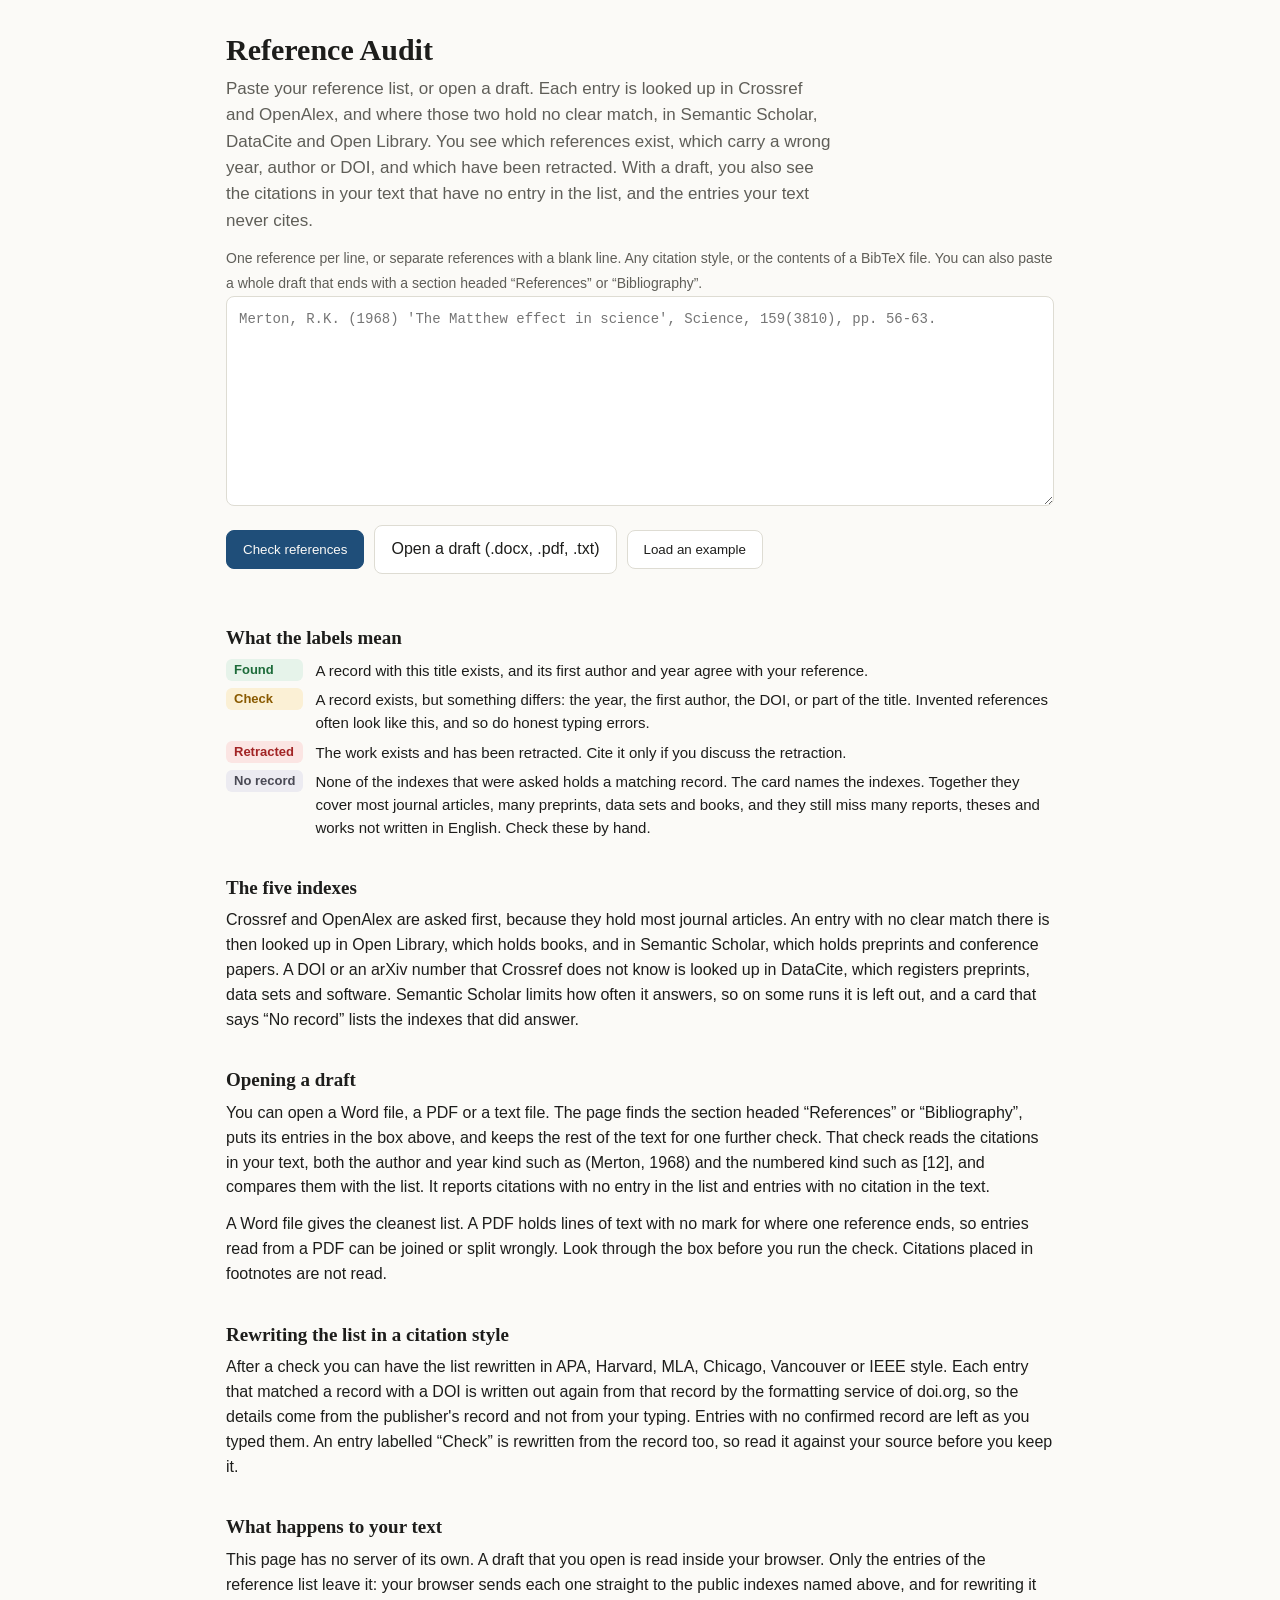
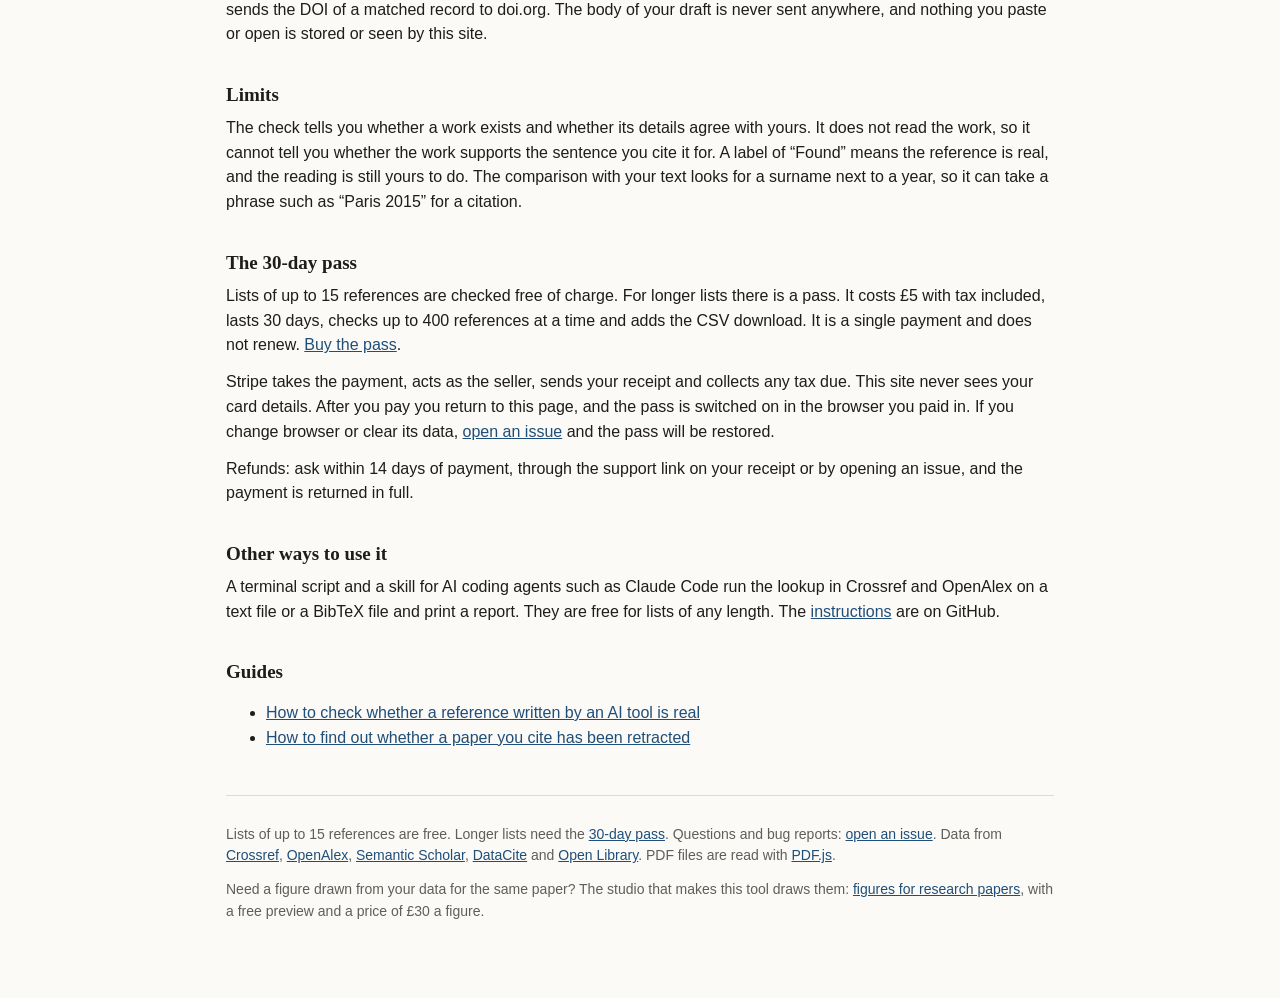
==== commit ea22cf0c: "Footer: link to the studio's figure service Co-Authored-By: Claude Fable 5.2 <noreply@anthropic.com>" ====
--- a/index.html
+++ b/index.html
@@ -127,6 +127,7 @@
 <footer class="small">
 <p id="passline"></p>
 <p>Lists of up to 15 references are free. Longer lists need the <a href="#pass">30-day pass</a>. Questions and bug reports: <a href="https://github.com/fanzemeng31-arch/reference-audit/issues">open an issue</a>. Data from <a href="https://www.crossref.org/">Crossref</a>, <a href="https://openalex.org/">OpenAlex</a>, <a href="https://www.semanticscholar.org/">Semantic Scholar</a>, <a href="https://datacite.org/">DataCite</a> and <a href="https://openlibrary.org/">Open Library</a>. PDF files are read with <a href="https://mozilla.github.io/pdf.js/">PDF.js</a>.</p>
+<p>Need a figure drawn from your data for the same paper? The studio that makes this tool draws them: <a href="https://fanzemeng31-arch.github.io/plainwork/figures.html">figures for research papers</a>, with a free preview and a price of £30 a figure.</p>
 </footer>
 </main>
 
